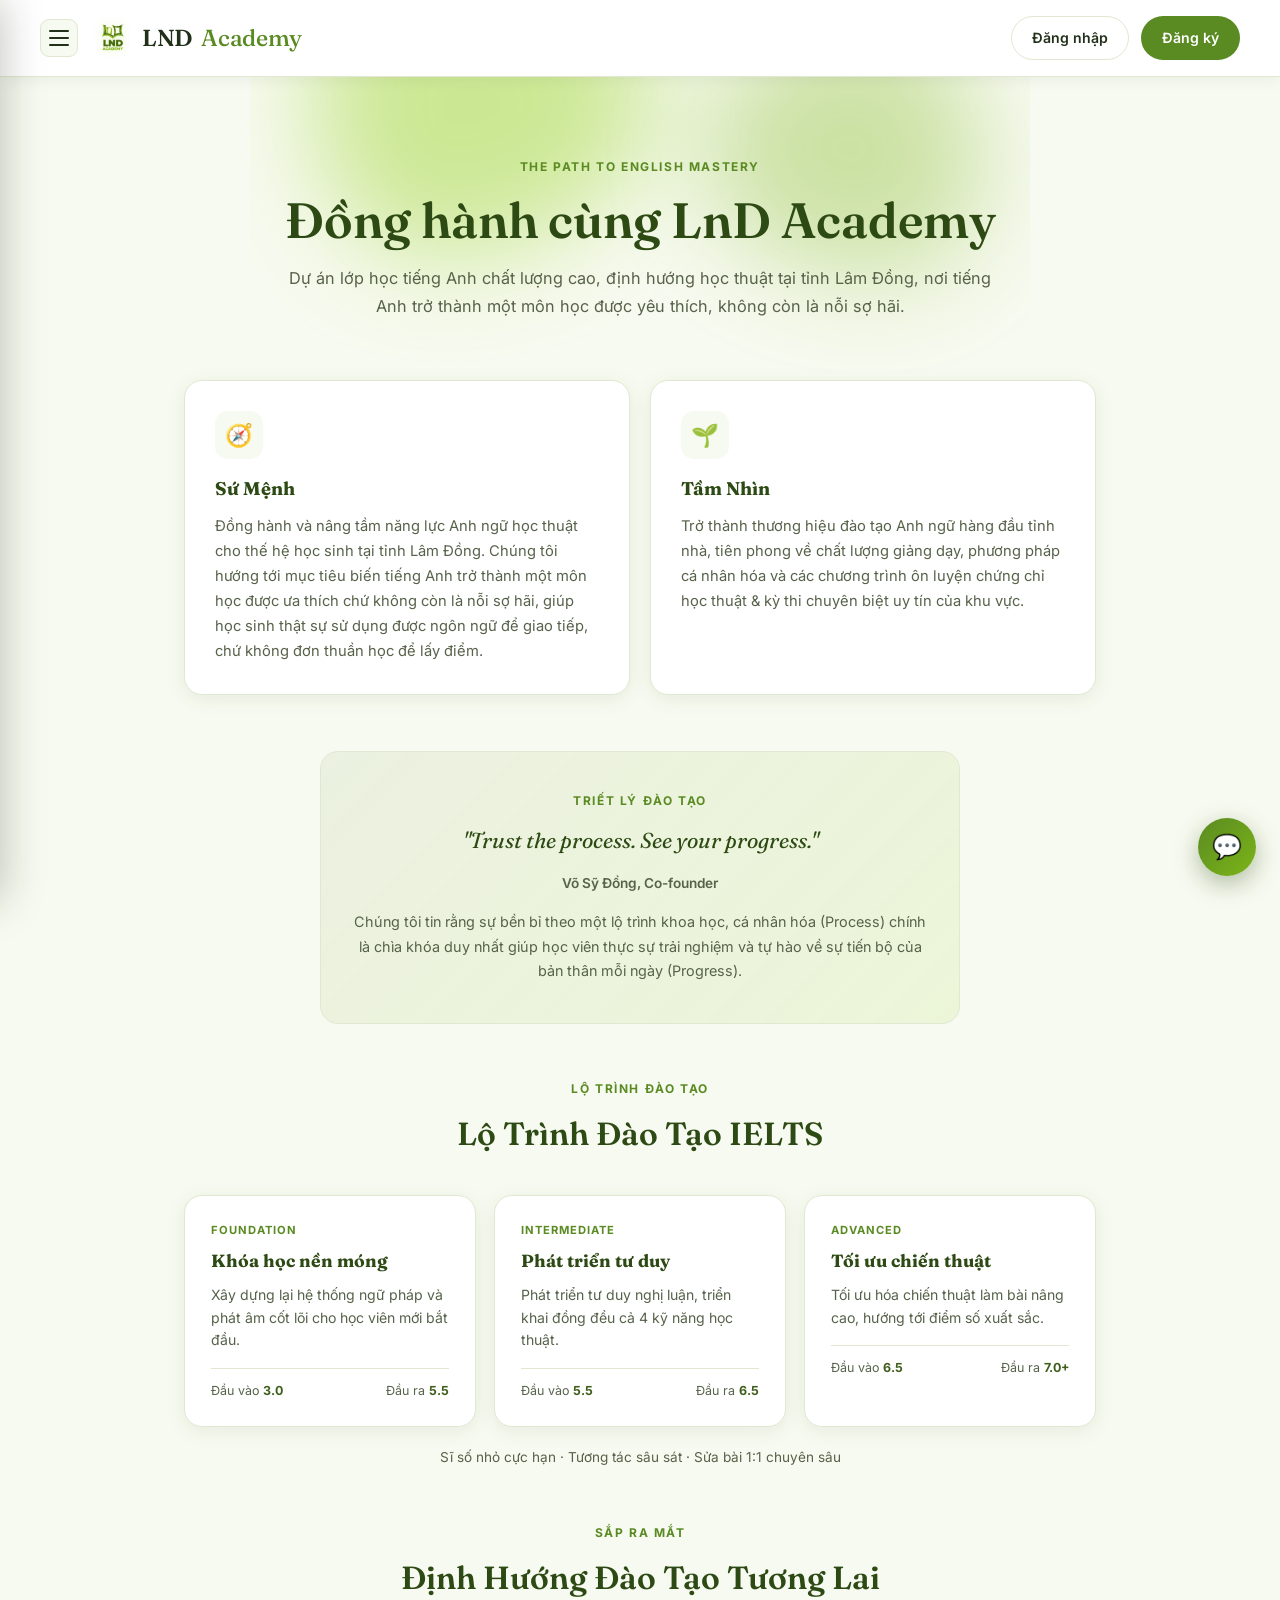
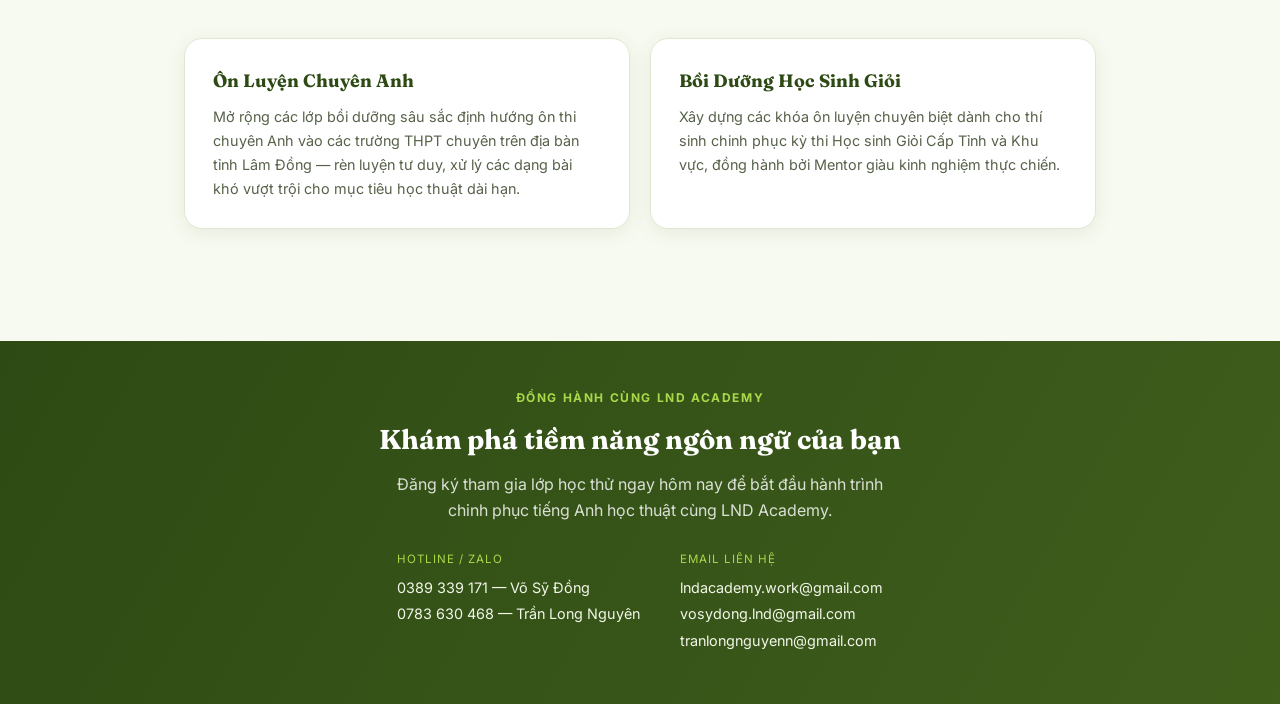
==== index.html @ 25f8ccd1 "Update index.html" ====
<!DOCTYPE html>
<html lang="vi">
<head>
<meta charset="UTF-8" />
<meta name="viewport" content="width=device-width, initial-scale=1.0"/>
<title>LND Academy</title>
<link href="https://fonts.googleapis.com/css2?family=Inter:wght@400;500;600;700&family=Fraunces:opsz,wght@9..144,500..700&display=swap" rel="stylesheet"/>
<link rel="stylesheet" href="style.css" />
</head>
<body>

<nav>
  <div class="nav-left">
    <button class="hamburger-btn" id="menuToggle" aria-label="Mở menu" onclick="toggleMenu()">
      <span></span><span></span><span></span>
    </button>
    <a class="logo logo-link" href="index.html"><img src="assets/logo.png" alt="LND Academy" class="logo-img"/>LND <span class="brand-sub">Academy</span></a>
  </div>
  <div class="nav-auth" id="navAuth"></div>
</nav>

<div class="menu-overlay" id="menuOverlay" onclick="closeMenu()"></div>
<aside class="side-menu" id="sideMenu">
  <button class="side-menu-close" onclick="closeMenu()">✕</button>
  <a href="index.html" class="side-menu-title" onclick="closeMenu()">🏠 Khám phá LND Academy</a>
  <a class="side-menu-item" href="grade.html" style="--d:0"><span class="icon">✍️</span><div><h4>Chấm bài Writing</h4><p>Chấm điểm IELTS Writing bằng AI</p></div></a>
  <a class="side-menu-item" href="documents.html?category=ielts" style="--d:1"><span class="icon">📘</span><div><h4>Tài liệu IELTS</h4><p>Đề mẫu và tài liệu ôn luyện</p></div></a>
  <a class="side-menu-item" href="documents.html?category=hsca" style="--d:2"><span class="icon">🏫</span><div><h4>Tài liệu HSCA</h4><p>Học liệu chương trình HSCA</p></div></a>
  <a class="side-menu-item" href="documents.html?category=thpt" style="--d:3"><span class="icon">🎓</span><div><h4>Ôn thi THPT</h4><p>Đề thi thử và tài liệu ôn tập</p></div></a>
  <a class="side-menu-item" href="practice-tests.html" style="--d:4"><span class="icon">🧩</span><div><h4>Luyện đề Reading/Listening</h4><p>Làm đề trắc nghiệm & trả lời ngắn</p></div></a>
  <a class="side-menu-item" href="history.html" style="--d:5"><span class="icon">📊</span><div><h4>Lịch sử làm bài</h4><p>Xem lại kết quả các lần luyện đề</p></div></a>
  <a class="side-menu-item" href="exam-upload.html" style="--d:6;display:none;" id="adminMenuItem"><span class="icon">🛠️</span><div><h4>Tạo đề thi (Admin)</h4><p>Nhập đề thi &amp; đáp án thủ công</p></div></a>
</aside>

<div class="hero">
  <div class="hero-tag">The Path to English Mastery</div>
  <h1>Đồng hành cùng LnD Academy</h1>
  <p>Dự án lớp học tiếng Anh chất lượng cao, định hướng học thuật tại tỉnh Lâm Đồng, nơi tiếng Anh trở thành một môn học được yêu thích, không còn là nỗi sợ hãi.</p>
</div>

<main class="about-section">

  <div class="mv-grid">
    <div class="mv-card">
      <div class="icon">🧭</div>
      <h3>Sứ Mệnh</h3>
      <p>Đồng hành và nâng tầm năng lực Anh ngữ học thuật cho thế hệ học sinh tại tỉnh Lâm Đồng. Chúng tôi hướng tới mục tiêu biến tiếng Anh trở thành một môn học được ưa thích chứ không còn là nỗi sợ hãi, giúp học sinh thật sự sử dụng được ngôn ngữ để giao tiếp, chứ không đơn thuần học để lấy điểm.</p>
    </div>
    <div class="mv-card">
      <div class="icon">🌱</div>
      <h3>Tầm Nhìn</h3>
      <p>Trở thành thương hiệu đào tạo Anh ngữ hàng đầu tỉnh nhà, tiên phong về chất lượng giảng dạy, phương pháp cá nhân hóa và các chương trình ôn luyện chứng chỉ học thuật &amp; kỳ thi chuyên biệt uy tín của khu vực.</p>
    </div>
  </div>

  <div class="quote-block">
    <div class="about-eyebrow">Triết Lý Đào Tạo</div>
    <p class="quote-text">"Trust the process. See your progress."</p>
    <div class="quote-author">Võ Sỹ Đồng, Co-founder</div>
    <p style="margin-top:16px;color:var(--ink-soft);font-size:0.9rem;line-height:1.7;">Chúng tôi tin rằng sự bền bỉ theo một lộ trình khoa học, cá nhân hóa (Process) chính là chìa khóa duy nhất giúp học viên thực sự trải nghiệm và tự hào về sự tiến bộ của bản thân mỗi ngày (Progress).</p>
  </div>

  <div class="about-eyebrow">Lộ trình đào tạo</div>
  <div class="about-heading">Lộ Trình Đào Tạo IELTS</div>
  <div class="roadmap">
    <div class="roadmap-card">
      <div class="roadmap-step">Foundation</div>
      <h3>Khóa học nền móng</h3>
      <p>Xây dựng lại hệ thống ngữ pháp và phát âm cốt lõi cho học viên mới bắt đầu.</p>
      <div class="roadmap-band"><span>Đầu vào <strong>3.0</strong></span><span>Đầu ra <strong>5.5</strong></span></div>
    </div>
    <div class="roadmap-card">
      <div class="roadmap-step">Intermediate</div>
      <h3>Phát triển tư duy</h3>
      <p>Phát triển tư duy nghị luận, triển khai đồng đều cả 4 kỹ năng học thuật.</p>
      <div class="roadmap-band"><span>Đầu vào <strong>5.5</strong></span><span>Đầu ra <strong>6.5</strong></span></div>
    </div>
    <div class="roadmap-card">
      <div class="roadmap-step">Advanced</div>
      <h3>Tối ưu chiến thuật</h3>
      <p>Tối ưu hóa chiến thuật làm bài nâng cao, hướng tới điểm số xuất sắc.</p>
      <div class="roadmap-band"><span>Đầu vào <strong>6.5</strong></span><span>Đầu ra <strong>7.0+</strong></span></div>
    </div>
  </div>
  <p style="text-align:center;color:var(--ink-soft);font-size:0.85rem;margin-top:-36px;margin-bottom:56px;">Sĩ số nhỏ cực hạn · Tương tác sâu sát · Sửa bài 1:1 chuyên sâu</p>

  <div class="about-eyebrow">Sắp ra mắt</div>
  <div class="about-heading">Định Hướng Đào Tạo Tương Lai</div>
  <div class="future-grid">
    <div class="future-card">
      <h3>Ôn Luyện Chuyên Anh</h3>
      <p>Mở rộng các lớp bồi dưỡng sâu sắc định hướng ôn thi chuyên Anh vào các trường THPT chuyên trên địa bàn tỉnh Lâm Đồng — rèn luyện tư duy, xử lý các dạng bài khó vượt trội cho mục tiêu học thuật dài hạn.</p>
    </div>
    <div class="future-card">
      <h3>Bồi Dưỡng Học Sinh Giỏi</h3>
      <p>Xây dựng các khóa ôn luyện chuyên biệt dành cho thí sinh chinh phục kỳ thi Học sinh Giỏi Cấp Tỉnh và Khu vực, đồng hành bởi Mentor giàu kinh nghiệm thực chiến.</p>
    </div>
  </div>
</main>

<div class="contact-band">
  <div class="about-eyebrow">Đồng hành cùng LnD Academy</div>
  <h2>Khám phá tiềm năng ngôn ngữ của bạn</h2>
  <p class="lead">Đăng ký tham gia lớp học thử ngay hôm nay để bắt đầu hành trình chinh phục tiếng Anh học thuật cùng LND Academy.</p>
  <div class="contact-grid">
    <div class="contact-item">
      <div class="label">Hotline / Zalo</div>
      <div class="line">0389 339 171 — Võ Sỹ Đồng</div>
      <div class="line">0783 630 468 — Trần Long Nguyên</div>
    </div>
    <div class="contact-item">
      <div class="label">Email liên hệ</div>
      <div class="line">lndacademy.work@gmail.com</div>
      <div class="line">vosydong.lnd@gmail.com</div>
      <div class="line">tranlongnguyenn@gmail.com</div>
    </div>
  </div>
</div>

<script src="auth.js"></script>
<script src="chat-widget.js"></script>
</body>
</html>
---- style.css ----
*, *::before, *::after { box-sizing: border-box; margin: 0; padding: 0; }

:root {
  --green-900: #2e4a14;
  --green-800: #3f5e1c;
  --green-600: #5a8a22;
  --green-500: #7cb518;
  --green-300: #a9d94a;

  --paper: #f7faf0;
  --surface: #ffffff;
  --border: #e1e8d1;
  --ink: #22301a;
  --ink-soft: #57624a;
  --danger: #b2402e;

  --radius: 18px;
  --radius-sm: 10px;
  --shadow: 0 4px 20px rgba(46, 74, 20, 0.08);
  --shadow-hover: 0 14px 34px rgba(46, 74, 20, 0.16);
}

body {
  font-family: 'Inter', sans-serif;
  background: var(--paper);
  color: var(--ink);
  min-height: 100vh;
  line-height: 1.55;
}

a { color: var(--green-600); text-decoration: none; }
a:hover { color: var(--green-500); }

h1, h2, h3, .logo, .band-score {
  font-family: 'Fraunces', serif;
  font-optical-sizing: auto;
}

/* ---------- NAV ---------- */
nav {
  display: flex; align-items: center; justify-content: space-between;
  padding: 16px 40px;
  background: #ffffff;
  border-bottom: 1px solid var(--border);
  position: sticky; top: 0; z-index: 20;
  box-shadow: 0 2px 16px rgba(0,0,0,0.06);
}
.nav-left { display: flex; align-items: center; gap: 14px; }

.logo {
  font-size: 1.45rem; font-weight: 600;
  color: var(--green-900); letter-spacing: -0.3px;
  display: flex; align-items: center; gap: 9px;
}
.logo .leaf { color: var(--green-500); font-size: 1.2rem; filter: drop-shadow(0 0 6px rgba(169,217,74,0.5)); }
.logo-img { width: 41px; height: 41px; object-fit: contain; filter: drop-shadow(0 0 6px rgba(169,217,74,0.35)); }
.logo span.brand-sub { color: var(--green-600); font-weight: 500; }
.logo-link { color: inherit; }
.logo-link:hover { color: inherit; opacity: 0.9; }

/* ---------- Hamburger + slide-in menu ---------- */
.hamburger-btn {
  display: flex; flex-direction: column; justify-content: center; gap: 5px;
  width: 38px; height: 38px; border-radius: 9px; border: 1px solid var(--border);
  background: var(--paper); cursor: pointer; padding: 0 8px; transition: background 0.2s;
}
.hamburger-btn:hover { background: #eef4e3; }
.hamburger-btn span { display: block; height: 2px; width: 100%; background: var(--ink); border-radius: 2px; }

.menu-overlay {
  display: none; position: fixed; inset: 0; background: rgba(20,28,12,0.45);
  backdrop-filter: blur(2px); z-index: 39;
}
.menu-overlay.open { display: block; }

.side-menu {
  position: fixed; top: 0; left: 0; height: 100%; width: 320px; max-width: 86vw;
  background: var(--surface); z-index: 40; box-shadow: 18px 0 40px rgba(20,28,12,0.25);
  padding: 26px 22px; transform: translateX(-105%); transition: transform 0.32s cubic-bezier(.22,.68,0,1.01);
  overflow-y: auto;
}
.side-menu.open { transform: translateX(0); }

.side-menu-close {
  background: none; border: none; font-size: 1.3rem; color: var(--ink-soft); cursor: pointer;
  margin-bottom: 10px; padding: 4px;
}
.side-menu-title {
  font-family: 'Fraunces', serif; font-size: 1.05rem; color: var(--green-900);
  font-weight: 600; margin-bottom: 18px; padding-bottom: 14px; border-bottom: 1px solid var(--border);
  display: block; text-decoration: none; transition: color 0.15s;
}
.side-menu-title:hover { color: var(--green-600); }

.side-menu-item {
  display: flex; align-items: center; gap: 14px; padding: 14px 12px; border-radius: var(--radius-sm);
  color: var(--ink); margin-bottom: 6px; opacity: 0; transform: translateX(-24px);
  transition: background 0.18s;
}
.side-menu.open .side-menu-item {
  animation: slideInItem 0.45s cubic-bezier(.22,.68,0,1.01) forwards;
  animation-delay: calc(var(--d) * 70ms + 80ms);
}
@keyframes slideInItem { to { opacity: 1; transform: translateX(0); } }
.side-menu-item:hover { background: var(--paper); }
.side-menu-item .icon {
  font-size: 1.3rem; width: 42px; height: 42px; flex-shrink: 0; border-radius: 11px;
  background: var(--paper); display: flex; align-items: center; justify-content: center;
}
.side-menu-item h4 { font-size: 0.95rem; color: var(--green-900); font-weight: 600; margin-bottom: 2px; }
.side-menu-item p { font-size: 0.78rem; color: var(--ink-soft); }

.nav-auth { display: flex; align-items: center; gap: 12px; }
.nav-user { font-size: 0.9rem; color: var(--ink); display: flex; align-items: center; gap: 8px; }
.role-badge {
  font-size: 0.66rem; font-weight: 700; letter-spacing: 0.4px; text-transform: uppercase;
  padding: 3px 9px; border-radius: 20px;
}
.role-badge.role-teacher { background: var(--green-300); color: var(--green-900); }
.role-badge.role-student { background: var(--paper); color: var(--green-800); border: 1px solid var(--border); }
.role-badge.role-admin { background: var(--green-900); color: var(--green-300); }

/* ---------- BUTTONS ---------- */
.btn {
  display: inline-flex; align-items: center; justify-content: center; gap: 6px;
  padding: 10px 20px; border-radius: 999px; border: 1.5px solid transparent;
  font-family: 'Inter', sans-serif; font-size: 0.88rem; font-weight: 600;
  cursor: pointer; transition: all 0.18s; text-decoration: none;
}
.btn-primary { background: var(--green-600); color: #fff; }
.btn-primary:hover { background: var(--green-500); color: #fff; transform: translateY(-1px); }
.btn-primary:disabled { opacity: 0.5; cursor: not-allowed; transform: none; }
.btn-ghost { background: transparent; border-color: var(--border); color: var(--ink); }
.btn-ghost:hover { border-color: var(--green-600); color: var(--green-600); }
.btn-block { width: 100%; padding: 13px; border-radius: var(--radius-sm); }
.btn-danger { background: transparent; border-color: var(--danger); color: var(--danger); }
.btn-danger:hover { background: var(--danger); color: #fff; }

nav .btn-primary { background: var(--green-600); color: #fff; }
nav .btn-primary:hover { background: var(--green-500); }
nav .btn-ghost { border-color: var(--border); color: var(--ink); }
nav .btn-ghost:hover { border-color: var(--green-600); color: var(--green-600); }

/* ---------- HERO (organic blob accent) ---------- */
.hero {
  position: relative; text-align: center; padding: 76px 24px 52px;
  max-width: 780px; margin: 0 auto; overflow: hidden; isolation: isolate;
}
.hero::before, .hero::after {
  content: ""; position: absolute; z-index: -1; border-radius: 50%;
  filter: blur(50px); opacity: 0.55;
}
.hero::before {
  width: 340px; height: 300px; background: var(--green-300);
  top: -120px; left: 8%; border-radius: 42% 58% 65% 35% / 45% 45% 55% 55%;
}
.hero::after {
  width: 280px; height: 260px; background: var(--green-500);
  top: -60px; right: 6%; opacity: 0.35;
  border-radius: 60% 40% 35% 65% / 55% 60% 40% 45%;
}
.hero-tag {
  display: inline-block; font-size: 0.75rem; font-weight: 700; letter-spacing: 1.6px;
  text-transform: uppercase; color: var(--green-600); margin-bottom: 16px;
}
.hero h1 {
  font-size: clamp(2.1rem, 5vw, 3.1rem); font-weight: 600;
  line-height: 1.14; margin-bottom: 16px; color: var(--green-900);
}
.hero p { color: var(--ink-soft); font-size: 1.02rem; line-height: 1.7; }

/* ---------- LAYOUT ---------- */
main { max-width: 960px; margin: 0 auto; padding: 24px 24px 80px; }
main.narrow { max-width: 440px; }

.card {
  background: var(--surface); border: 1px solid var(--border);
  border-radius: var(--radius); padding: 30px; margin-bottom: 24px; box-shadow: var(--shadow);
}
.card-label {
  font-size: 0.75rem; font-weight: 700; letter-spacing: 1px; text-transform: uppercase;
  color: var(--ink-soft); margin-bottom: 14px;
}

/* ---------- SECTION CARDS (home dashboard) ---------- */
.section-grid { display: grid; grid-template-columns: repeat(2, 1fr); gap: 20px; margin-top: 8px; }
@media (max-width: 640px) { .section-grid { grid-template-columns: 1fr; } }

.section-card {
  display: block; position: relative; background: var(--surface); border: 1px solid var(--border);
  border-radius: var(--radius); padding: 30px 28px; transition: all 0.22s; box-shadow: var(--shadow);
  overflow: hidden;
}
.section-card::before {
  content: ""; position: absolute; top: 0; left: 0; right: 0; height: 4px;
  background: linear-gradient(90deg, var(--green-500), var(--green-300));
  transform: scaleX(0); transform-origin: left; transition: transform 0.25s;
}
.section-card:hover { transform: translateY(-4px); box-shadow: var(--shadow-hover); border-color: var(--green-500); }
.section-card:hover::before { transform: scaleX(1); }
.section-card .icon {
  font-size: 1.7rem; margin-bottom: 14px; display: inline-flex; align-items: center; justify-content: center;
  width: 52px; height: 52px; border-radius: 14px; background: var(--paper);
}
.section-card h3 { color: var(--green-900); font-size: 1.28rem; font-weight: 600; margin-bottom: 7px; }
.section-card p { color: var(--ink-soft); font-size: 0.89rem; line-height: 1.6; }

/* ---------- FORMS ---------- */
label { display: block; font-size: 0.85rem; font-weight: 600; color: var(--ink); margin-bottom: 6px; }
input[type="text"], input[type="email"], input[type="password"], textarea, select {
  width: 100%; background: var(--paper); border: 1.5px solid var(--border);
  border-radius: var(--radius-sm); color: var(--ink); font-family: 'Inter', sans-serif;
  font-size: 0.95rem; padding: 12px 14px; transition: border-color 0.2s; margin-bottom: 18px;
}
input:focus, textarea:focus, select:focus { outline: none; border-color: var(--green-500); background: #fff; }
textarea { line-height: 1.7; resize: vertical; }

.role-toggle { display: flex; gap: 10px; margin-bottom: 18px; }
.role-btn {
  flex: 1; padding: 12px; border-radius: var(--radius-sm); border: 1.5px solid var(--border);
  background: var(--paper); color: var(--ink-soft); font-family: 'Inter', sans-serif;
  font-size: 0.88rem; font-weight: 600; cursor: pointer; transition: all 0.2s;
}
.role-btn.active { border-color: var(--green-600); background: rgba(90,138,34,0.10); color: var(--green-800); }

.form-note { font-size: 0.8rem; color: var(--ink-soft); margin: -10px 0 18px; }
.form-footer { text-align: center; font-size: 0.88rem; color: var(--ink-soft); margin-top: 16px; }

.error-msg, .success-msg {
  display: none; border-radius: var(--radius-sm); padding: 13px 16px; font-size: 0.87rem; margin-bottom: 16px; text-align: center;
}
.error-msg { background: rgba(178,64,46,0.08); border: 1px solid rgba(178,64,46,0.25); color: var(--danger); }
.success-msg { background: rgba(90,138,34,0.10); border: 1px solid rgba(90,138,34,0.3); color: var(--green-800); }

/* ---------- DOCUMENT LIST ---------- */
.filters { display: flex; gap: 12px; flex-wrap: wrap; margin-bottom: 22px; align-items: center; }
.filters input, .filters select { margin-bottom: 0; max-width: 220px; }

.doc-list { display: flex; flex-direction: column; gap: 12px; }
.doc-item {
  display: flex; justify-content: space-between; align-items: center; gap: 16px;
  background: var(--surface); border: 1px solid var(--border); border-radius: var(--radius-sm); padding: 16px 18px;
  transition: border-color 0.2s;
}
.doc-item:hover { border-color: var(--green-500); }
.doc-info h4 { font-size: 0.98rem; color: var(--green-900); margin-bottom: 4px; font-weight: 600; }
.doc-meta { font-size: 0.78rem; color: var(--ink-soft); display: flex; gap: 10px; flex-wrap: wrap; align-items: center; }
.doc-tag {
  background: var(--green-300); color: var(--green-900); font-weight: 700;
  font-size: 0.68rem; padding: 2px 8px; border-radius: 20px; text-transform: uppercase;
}
.doc-actions { display: flex; gap: 8px; flex-shrink: 0; }
.empty-state { text-align: center; padding: 48px 0; color: var(--ink-soft); }

/* ---------- Grading tool ---------- */
.task-toggle { display: flex; gap: 10px; margin-bottom: 24px; }
.task-btn {
  flex: 1; padding: 12px; border-radius: var(--radius-sm); border: 1.5px solid var(--border);
  background: var(--paper); color: var(--ink-soft); font-family: 'Inter', sans-serif;
  font-size: 0.9rem; font-weight: 600; cursor: pointer; transition: all 0.2s;
}
.task-btn.active { border-color: var(--green-600); background: rgba(90,138,34,0.10); color: var(--green-800); }

.upload-zone {
  border: 1.5px dashed var(--border); border-radius: var(--radius-sm); padding: 32px; text-align: center;
  cursor: pointer; transition: all 0.2s; background: var(--paper); position: relative;
}
.upload-zone:hover { border-color: var(--green-500); background: rgba(124,181,24,0.07); }
.upload-zone input[type="file"] { position: absolute; inset: 0; opacity: 0; cursor: pointer; width: 100%; height: 100%; }
.upload-icon { font-size: 2rem; margin-bottom: 8px; }
.upload-text { font-size: 0.85rem; color: var(--ink-soft); }
.upload-text strong { color: var(--green-600); }
.image-preview { position: relative; margin-top: 12px; }
.image-preview img { width: 100%; max-height: 280px; object-fit: contain; border-radius: var(--radius-sm); border: 1px solid var(--border); }
.remove-img {
  position: absolute; top: 8px; right: 8px; background: rgba(34,48,24,0.75); color: #fff;
  border: none; border-radius: 50%; width: 28px; height: 28px; cursor: pointer;
  font-size: 0.85rem; display: flex; align-items: center; justify-content: center;
}
.section-divider { height: 1px; background: var(--border); margin: 24px 0; }
.word-count { font-size: 0.8rem; color: var(--ink-soft); text-align: right; margin-top: -10px; margin-bottom: 8px; }
.word-count.warn { color: #b8860b; }

.loading { display: none; text-align: center; padding: 48px 0; color: var(--ink-soft); }
.spinner {
  width: 40px; height: 40px; border: 3px solid var(--border); border-top-color: var(--green-600);
  border-radius: 50%; animation: spin 0.8s linear infinite; margin: 0 auto 16px;
}
@keyframes spin { to { transform: rotate(360deg); } }

.results { display: none; }
.overall-band {
  position: relative; text-align: center; padding: 36px; overflow: hidden; isolation: isolate;
  background: linear-gradient(135deg, rgba(90,138,34,0.10), rgba(169,217,74,0.18));
  border: 1px solid var(--border); border-radius: var(--radius); margin-bottom: 24px;
}
.band-label { font-size: 0.8rem; color: var(--ink-soft); letter-spacing: 1px; text-transform: uppercase; margin-bottom: 8px; }
.band-score { font-size: 5rem; font-weight: 600; color: var(--green-800); line-height: 1; }
.band-desc { font-size: 0.85rem; color: var(--ink-soft); margin-top: 8px; }

.criteria-grid { display: grid; grid-template-columns: 1fr 1fr; gap: 16px; margin-bottom: 24px; }
@media (max-width: 600px) { .criteria-grid { grid-template-columns: 1fr; } }
.criterion-card { background: var(--surface); border: 1px solid var(--border); border-radius: var(--radius); padding: 20px; }
.criterion-header { display: flex; justify-content: space-between; align-items: center; margin-bottom: 12px; }
.criterion-name { font-size: 0.8rem; font-weight: 600; color: var(--ink-soft); text-transform: uppercase; letter-spacing: 0.5px; }
.criterion-score { font-size: 1.6rem; font-weight: 700; color: var(--green-600); }
.progress-bar { height: 4px; background: var(--border); border-radius: 2px; margin-bottom: 14px; overflow: hidden; }
.progress-fill { height: 100%; background: linear-gradient(90deg, var(--green-600), var(--green-500)); border-radius: 2px; transition: width 0.8s ease; }
.criterion-feedback { font-size: 0.85rem; color: var(--ink-soft); line-height: 1.6; }
.overall-feedback-card { background: var(--surface); border: 1px solid var(--border); border-radius: var(--radius); padding: 24px; margin-bottom: 24px; }
.overall-feedback-card p { font-size: 0.9rem; color: var(--ink); line-height: 1.8; }

.task1-only { display: block; }
.task2-only { display: none; }

/* ---------- About / intro homepage ---------- */
.about-section { max-width: 960px; margin: 0 auto; padding: 8px 24px 56px; }
.about-eyebrow {
  font-size: 0.75rem; font-weight: 700; letter-spacing: 1.6px; text-transform: uppercase;
  color: var(--green-600); text-align: center; margin-bottom: 10px;
}
.about-heading {
  font-family: 'Fraunces', serif; font-size: clamp(1.5rem, 3.5vw, 2rem); font-weight: 600;
  color: var(--green-900); text-align: center; margin-bottom: 36px;
}

.mv-grid { display: grid; grid-template-columns: 1fr 1fr; gap: 20px; margin-bottom: 56px; }
@media (max-width: 640px) { .mv-grid { grid-template-columns: 1fr; } }
.mv-card {
  background: var(--surface); border: 1px solid var(--border); border-radius: var(--radius);
  padding: 30px; box-shadow: var(--shadow);
}
.mv-card .icon {
  width: 48px; height: 48px; border-radius: 13px; background: var(--paper);
  display: flex; align-items: center; justify-content: center; font-size: 1.4rem; margin-bottom: 16px;
}
.mv-card h3 { font-family: 'Fraunces', serif; color: var(--green-900); font-size: 1.15rem; margin-bottom: 10px; }
.mv-card p { color: var(--ink-soft); font-size: 0.92rem; line-height: 1.7; }

.quote-block {
  text-align: center; max-width: 640px; margin: 0 auto 56px; padding: 40px 32px;
  background: linear-gradient(135deg, rgba(90,138,34,0.08), rgba(169,217,74,0.14));
  border-radius: var(--radius); border: 1px solid var(--border);
}
.quote-block .about-eyebrow { text-align: center; }
.quote-block p.quote-text {
  font-family: 'Fraunces', serif; font-size: 1.35rem; color: var(--green-900);
  font-style: italic; line-height: 1.5; margin: 14px 0 16px;
}
.quote-block .quote-author { font-size: 0.85rem; color: var(--ink-soft); font-weight: 600; }

.roadmap { display: grid; grid-template-columns: repeat(3, 1fr); gap: 18px; margin-bottom: 56px; }
@media (max-width: 760px) { .roadmap { grid-template-columns: 1fr; } }
.roadmap-card {
  background: var(--surface); border: 1px solid var(--border); border-radius: var(--radius);
  padding: 26px; position: relative; box-shadow: var(--shadow);
}
.roadmap-step {
  font-size: 0.7rem; font-weight: 700; letter-spacing: 1px; text-transform: uppercase;
  color: var(--green-600); margin-bottom: 8px;
}
.roadmap-card h3 { font-family: 'Fraunces', serif; color: var(--green-900); font-size: 1.1rem; margin-bottom: 10px; }
.roadmap-card p { color: var(--ink-soft); font-size: 0.88rem; line-height: 1.6; margin-bottom: 16px; }
.roadmap-band { display: flex; justify-content: space-between; font-size: 0.78rem; color: var(--ink-soft); border-top: 1px solid var(--border); padding-top: 12px; }
.roadmap-band strong { color: var(--green-700, var(--green-800)); }

.future-grid { display: grid; grid-template-columns: 1fr 1fr; gap: 20px; margin-bottom: 56px; }
@media (max-width: 640px) { .future-grid { grid-template-columns: 1fr; } }
.future-card {
  background: var(--surface); border: 1px solid var(--border); border-radius: var(--radius);
  padding: 28px; box-shadow: var(--shadow);
}
.future-card h3 { font-family: 'Fraunces', serif; color: var(--green-900); font-size: 1.12rem; margin-bottom: 10px; }
.future-card p { color: var(--ink-soft); font-size: 0.9rem; line-height: 1.65; }

.contact-band {
  background: linear-gradient(120deg, var(--green-900), var(--green-800));
  padding: 48px 24px; text-align: center; color: #fff;
}
.contact-band .about-eyebrow { color: var(--green-300); }
.contact-band h2 { font-family: 'Fraunces', serif; font-size: 1.7rem; margin-bottom: 12px; }
.contact-band p.lead { color: rgba(255,255,255,0.82); max-width: 520px; margin: 0 auto 28px; line-height: 1.6; }
.contact-grid { display: flex; justify-content: center; gap: 40px; flex-wrap: wrap; max-width: 700px; margin: 0 auto; }
.contact-item { text-align: left; }
.contact-item .label { font-size: 0.72rem; text-transform: uppercase; letter-spacing: 1px; color: var(--green-300); margin-bottom: 8px; }
.contact-item div.line { font-size: 0.9rem; color: #f2f6e9; margin-bottom: 4px; }

/* ---------- Live chat widget ---------- */
.chat-bubble {
  position: fixed; bottom: 24px; right: 24px; width: 58px; height: 58px; border-radius: 50%;
  background: linear-gradient(135deg, var(--green-600), var(--green-500)); border: none; color: #fff;
  font-size: 1.5rem; cursor: pointer; box-shadow: 0 8px 24px rgba(46,74,20,0.35); z-index: 60;
  display: flex; align-items: center; justify-content: center; transition: transform 0.2s;
}
.chat-bubble:hover { transform: scale(1.06); }

.chat-panel {
  position: fixed; bottom: 96px; right: 24px; width: 360px; max-width: 90vw; height: 480px; max-height: 70vh;
  background: var(--surface); border-radius: var(--radius); box-shadow: var(--shadow-hover);
  border: 1px solid var(--border); display: flex; flex-direction: column; overflow: hidden;
  opacity: 0; visibility: hidden; transform: translateY(16px) scale(0.98);
  transition: all 0.22s cubic-bezier(.22,.68,0,1.01); z-index: 60;
}
.chat-panel.open { opacity: 1; visibility: visible; transform: translateY(0) scale(1); }

.chat-panel-header {
  background: linear-gradient(120deg, var(--green-900), var(--green-800)); color: #fff;
  padding: 16px 18px; display: flex; justify-content: space-between; align-items: center;
}
.chat-panel-title { font-family: 'Fraunces', serif; font-size: 1rem; font-weight: 600; }
.chat-panel-sub { font-size: 0.72rem; color: var(--green-300); margin-top: 2px; }
.chat-panel-close { background: none; border: none; color: #fff; font-size: 1rem; cursor: pointer; opacity: 0.85; }
.chat-panel-close:hover { opacity: 1; }

.chat-messages { flex: 1; overflow-y: auto; padding: 16px; display: flex; flex-direction: column; gap: 10px; }
.chat-msg { max-width: 82%; padding: 10px 13px; border-radius: 14px; font-size: 0.87rem; line-height: 1.55; }
.chat-msg-bot { background: var(--paper); color: var(--ink); align-self: flex-start; border-bottom-left-radius: 4px; }
.chat-msg-user { background: var(--green-600); color: #fff; align-self: flex-end; border-bottom-right-radius: 4px; }
.chat-typing { color: var(--ink-soft); font-style: italic; }

.chat-input-row { display: flex; gap: 8px; padding: 12px; border-top: 1px solid var(--border); }
.chat-input-row input {
  flex: 1; margin-bottom: 0; background: var(--paper); border: 1.5px solid var(--border);
  border-radius: 999px; padding: 10px 16px; font-size: 0.88rem;
}
.chat-send-btn {
  width: 40px; height: 40px; border-radius: 50%; border: none; background: var(--green-600); color: #fff;
  font-size: 1rem; cursor: pointer; flex-shrink: 0; transition: background 0.18s;
}
.chat-send-btn:hover { background: var(--green-500); }

@media (max-width: 480px) {
  .chat-panel { right: 12px; left: 12px; width: auto; bottom: 88px; }
  .chat-bubble { right: 16px; bottom: 16px; }
}
/* ---------- Exam-taking interface (YouPass-style) ---------- */
.exam-topbar {
  display: flex; justify-content: space-between; align-items: center;
  padding: 16px 20px; background: var(--surface); border: 1px solid var(--border);
  border-radius: var(--radius-sm) var(--radius-sm) 0 0; margin-top: 8px;
}
.exam-title { font-family: 'Fraunces', serif; font-size: 1.1rem; color: var(--green-900); font-weight: 600; }
.exam-subtitle { font-size: 0.8rem; color: var(--ink-soft); margin-top: 2px; }
.exam-audio-status { font-size: 0.8rem; color: var(--ink-soft); padding: 0 20px; margin-bottom: 4px; }

.exam-part-header {
  background: var(--paper); border: 1px solid var(--border); border-top: none;
  padding: 14px 20px; display: flex; justify-content: space-between; align-items: center;
  font-size: 0.95rem; color: var(--ink);
}

.passage-rendered { white-space: pre-line; line-height: 2; color: var(--ink); font-size: 0.95rem; }

.inline-blank {
  display: inline-block; width: 90px; margin: 0 4px; padding: 4px 8px;
  border: 1.5px solid var(--green-500); border-radius: 6px; background: var(--paper);
  font-size: 0.9rem; text-align: center; font-family: 'Inter', sans-serif;
}
.inline-blank:focus { outline: none; border-color: var(--green-600); background: #fff; }

.exam-question-card { margin-bottom: 14px; }
.q-header { display: flex; align-items: flex-start; gap: 12px; margin-bottom: 14px; }
.q-number-badge {
  flex-shrink: 0; width: 30px; height: 30px; border: 1.5px solid var(--green-600); border-radius: 6px;
  display: flex; align-items: center; justify-content: center; font-weight: 700;
  font-size: 0.85rem; color: var(--green-800);
}
.q-text { color: var(--ink); font-size: 0.95rem; line-height: 1.6; padding-top: 4px; }
.q-option {
  display: flex; align-items: center; gap: 10px; font-weight: 400; margin-bottom: 10px;
  cursor: pointer; padding-left: 42px; font-size: 0.92rem; color: var(--ink);
}
.q-option input[type="radio"] { width: 17px; height: 17px; margin: 0; accent-color: var(--green-600); flex-shrink: 0; }
.q-short-answer { max-width: 260px; margin-left: 42px; margin-bottom: 0; }

.exam-navbar {
  display: none; justify-content: space-between; align-items: center; gap: 12px;
  position: sticky; bottom: 0; background: var(--surface); border: 1px solid var(--border);
  border-radius: var(--radius-sm); padding: 12px 16px; margin-top: 20px;
  box-shadow: 0 -6px 20px rgba(46,74,20,0.08);
}
.exam-navbar-pills { display: flex; flex-wrap: wrap; gap: 6px; flex: 1; }
.nav-pill {
  width: 30px; height: 30px; border-radius: 7px; border: 1.5px solid var(--border);
  background: var(--paper); color: var(--ink-soft); font-size: 0.8rem; font-weight: 600;
  cursor: pointer; transition: all 0.15s;
}
.nav-pill:hover { border-color: var(--green-500); }
.nav-pill.answered { background: var(--green-300); border-color: var(--green-500); color: var(--green-900); }
.exam-submit-btn {
  flex-shrink: 0; width: 44px; height: 44px; border-radius: 10px; border: none;
  background: var(--green-600); color: #fff; font-size: 1.2rem; font-weight: 700; cursor: pointer;
  transition: background 0.15s;
}
.exam-submit-btn:hover { background: var(--green-500); }
.exam-submit-btn:disabled { opacity: 0.5; cursor: not-allowed; }

.group-block { margin-bottom: 14px; }
.group-instructions { line-height: 2; color: var(--ink); font-size: 0.92rem; }
.group-instructions h1, .group-instructions h2, .group-instructions h3 { color: var(--green-900); }
.word-bank { display: flex; flex-wrap: wrap; gap: 8px; margin-top: 16px; padding-top: 14px; border-top: 1px dashed var(--border); }
.word-chip {
  padding: 7px 14px; border-radius: 999px; border: 1.5px solid var(--green-500);
  background: rgba(124,181,24,0.08); color: var(--green-800); font-size: 0.85rem; font-weight: 600;
  cursor: pointer; transition: all 0.15s;
}
.word-chip:hover { background: var(--green-500); color: #fff; }
.word-chip:active { transform: scale(0.96); }

/* ---------- Timer ---------- */
.exam-timer {
  display: flex; align-items: center; gap: 6px; font-weight: 700; font-size: 0.95rem;
  color: var(--green-800); background: var(--paper); border: 1px solid var(--border);
  border-radius: 999px; padding: 6px 14px;
}
.exam-timer.timer-warning { color: #fff; background: var(--danger); border-color: var(--danger); animation: timerPulse 1s infinite; }
@keyframes timerPulse { 0%,100% { opacity: 1; } 50% { opacity: 0.6; } }

/* ---------- Part tabs ---------- */
.part-tabs { display: none; gap: 8px; margin: 14px 0; flex-wrap: wrap; }
.part-tab {
  padding: 10px 18px; border-radius: var(--radius-sm); border: 1.5px solid var(--border);
  background: var(--surface); color: var(--ink-soft); font-size: 0.88rem; font-weight: 600;
  cursor: pointer; transition: all 0.15s; display: flex; align-items: center; gap: 8px;
}
.part-tab:hover { border-color: var(--green-500); }
.part-tab.active { border-color: var(--green-600); background: rgba(90,138,34,0.10); color: var(--green-800); }
.part-tab-progress {
  font-size: 0.72rem; padding: 2px 8px; border-radius: 20px; background: var(--paper); color: var(--ink-soft);
}
.part-tab.active .part-tab-progress { background: var(--green-600); color: #fff; }

/* ---------- Flag for review ---------- */
.flag-btn {
  background: none; border: 1px solid var(--border); border-radius: 8px; width: 34px; height: 34px;
  cursor: pointer; font-size: 0.95rem; opacity: 0.5; transition: all 0.15s; flex-shrink: 0;
}
.flag-btn:hover { opacity: 1; }
.flag-btn.flagged { opacity: 1; background: #fff7e0; border-color: #d9a441; }
.q-header { display: flex; align-items: flex-start; gap: 12px; }
.q-header .flag-btn { margin-left: auto; }

.nav-pill.flagged { background: #f4c443; border-color: #d9a441; color: #4a3300; }
.nav-pill.flagged.answered { background: linear-gradient(135deg, var(--green-300) 50%, #f4c443 50%); }

/* ---------- Time-limit choice modal ---------- */
.time-option-list { display: flex; flex-direction: column; gap: 10px; margin-bottom: 20px; }
.time-option {
  display: flex; align-items: center; gap: 14px; padding: 14px; border: 1.5px solid var(--border);
  border-radius: var(--radius-sm); cursor: pointer; transition: all 0.15s;
}
.time-option:hover { border-color: var(--green-500); }
.time-option input[type="radio"] { width: 18px; height: 18px; accent-color: var(--green-600); flex-shrink: 0; }
.time-option strong { color: var(--green-900); font-size: 0.92rem; }
.time-option p { color: var(--ink-soft); font-size: 0.8rem; margin-top: 2px; }
.time-option:has(input:checked) { border-color: var(--green-600); background: rgba(90,138,34,0.08); }

.matching-table-card { overflow-x: auto; }
.matching-table-wrap { overflow-x: auto; }
.matching-table { width: 100%; border-collapse: collapse; font-size: 0.88rem; }
.matching-table th, .matching-table td {
  border: 1px solid var(--border); padding: 10px; text-align: center; vertical-align: middle;
}
.matching-table thead th {
  background: var(--paper); color: var(--green-800); font-weight: 700; min-width: 42px;
}
.matching-table .mt-qtext {
  text-align: left; color: var(--ink); line-height: 1.5; min-width: 220px;
}
.matching-table .mt-qtext .q-number-badge {
  display: inline-flex; width: 24px; height: 24px; font-size: 0.75rem; margin-right: 8px; vertical-align: middle;
}
.matching-table .mt-radio-cell input[type="radio"] { width: 17px; height: 17px; margin: 0; accent-color: var(--green-600); }

/* ---------- Rich text editor (admin authoring) ---------- */
.rte-toolbar { display: flex; gap: 6px; margin-bottom: 8px; }
.rte-toolbar button {
  width: 32px; height: 32px; border: 1px solid var(--border); border-radius: 6px;
  background: var(--surface); color: var(--ink); cursor: pointer; font-size: 0.85rem;
  display: flex; align-items: center; justify-content: center; transition: all 0.15s;
}
.rte-toolbar button:hover { border-color: var(--green-500); color: var(--green-700); }
.rte-editable {
  width: 100%; background: var(--paper); border: 1.5px solid var(--border); border-radius: 8px;
  padding: 12px 14px; font-size: 0.95rem; line-height: 1.7; color: var(--ink); margin-bottom: 18px;
  overflow-y: auto;
}
.rte-editable:focus { outline: none; border-color: var(--green-500); background: #fff; }

.section-breakdown {
  display: flex; flex-wrap: wrap; gap: 10px; margin-bottom: 20px; justify-content: center;
}
.section-breakdown-item {
  background: var(--surface); border: 1px solid var(--border); border-radius: var(--radius-sm);
  padding: 10px 16px; font-size: 0.85rem; color: var(--ink-soft); display: flex; gap: 8px; align-items: center;
}
.section-breakdown-item strong { color: var(--green-800); font-size: 0.95rem; }

/* ---------- Split-screen resizable exam layout ---------- */
main.exam-mode {
  max-width: 100%; width: 100%; padding-left: 20px; padding-right: 20px; padding-top: 12px;
}
.split-container {
  display: flex; align-items: stretch; height: calc(100vh - 210px); min-height: 460px;
  margin-bottom: 20px; gap: 0;
}
.split-pane { overflow-y: auto; min-width: 200px; }
.split-left { flex: 0 0 50%; }
.split-right { flex: 1 1 auto; padding-left: 16px; }
.split-divider {
  flex: 0 0 8px; cursor: col-resize; background: var(--border); border-radius: 4px;
  margin: 0 4px; transition: background 0.15s; position: relative;
}
.split-divider::after {
  content: ""; position: absolute; top: 50%; left: 50%; transform: translate(-50%, -50%);
  width: 3px; height: 32px; background: var(--ink-soft); border-radius: 2px; opacity: 0.5;
}
.split-divider:hover, .split-divider.dragging { background: var(--green-500); }
.split-divider:hover::after, .split-divider.dragging::after { opacity: 0.9; background: #fff; }
body.split-dragging { user-select: none; cursor: col-resize; }

@media (max-width: 860px) {
  .split-container { flex-direction: column; height: auto; }
  .split-left { flex: none; height: 45vh; }
  .split-divider { display: none; }
  .split-right { padding-left: 0; margin-top: 16px; overflow-y: visible; }
}

.explain-toggle { background: rgba(90,138,34,0.08); border-color: var(--green-500); color: var(--green-800); }
.explanation-box {
  margin-top: 10px; padding: 12px 14px; background: var(--paper); border-left: 3px solid var(--green-500);
  border-radius: 6px; font-size: 0.85rem; color: var(--ink); line-height: 1.6;
}

/* ---------- Modal ---------- */
.modal-overlay {
  display: none; position: fixed; inset: 0; background: rgba(34,48,24,0.5); backdrop-filter: blur(2px);
  align-items: center; justify-content: center; z-index: 50; padding: 20px;
}
.modal-overlay.open { display: flex; }
.modal { background: var(--surface); border-radius: var(--radius); padding: 28px; max-width: 460px; width: 100%; box-shadow: var(--shadow-hover); }
.modal-header { display: flex; justify-content: space-between; align-items: center; margin-bottom: 18px; }
.modal-header h3 { color: var(--green-900); font-size: 1.25rem; }
.modal-close { background: none; border: none; font-size: 1.2rem; cursor: pointer; color: var(--ink-soft); }
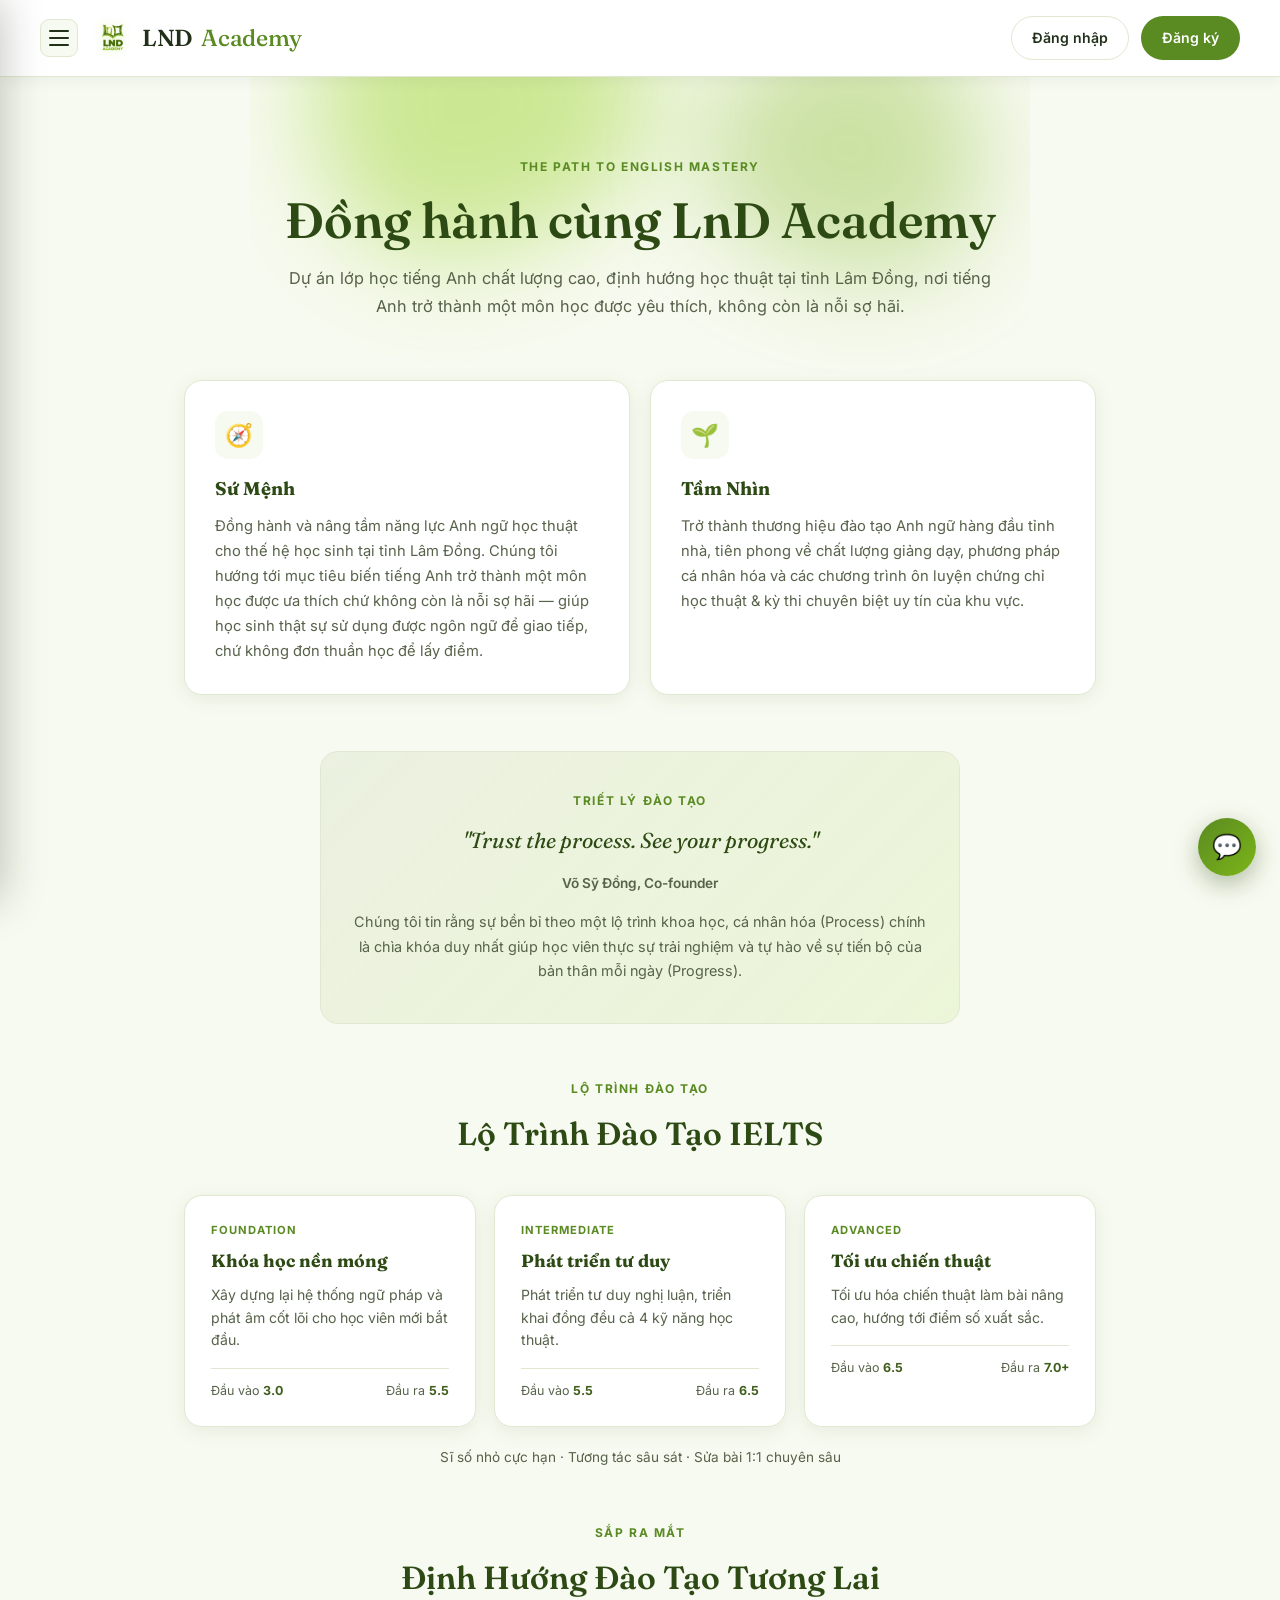
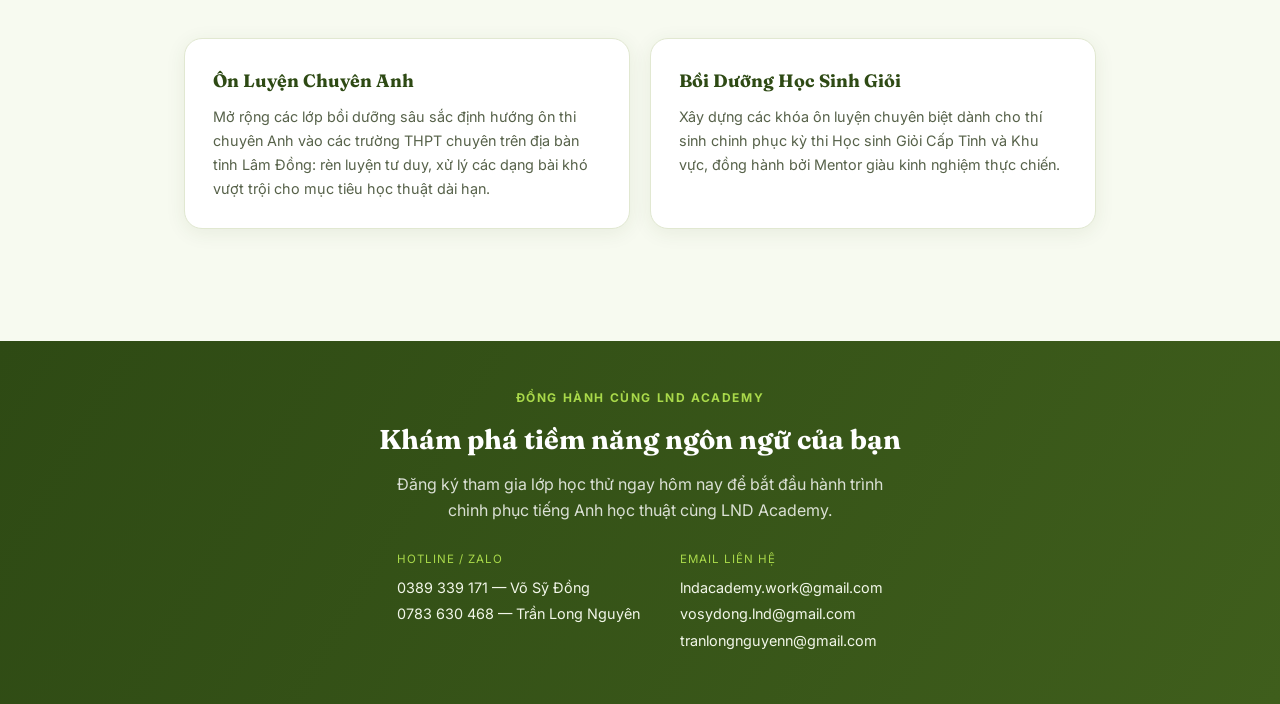
==== commit e068bef8: "Update index.html" ====
--- a/index.html
+++ b/index.html
@@ -28,8 +28,10 @@
   <a class="side-menu-item" href="documents.html?category=hsca" style="--d:2"><span class="icon">🏫</span><div><h4>Tài liệu HSCA</h4><p>Học liệu chương trình HSCA</p></div></a>
   <a class="side-menu-item" href="documents.html?category=thpt" style="--d:3"><span class="icon">🎓</span><div><h4>Ôn thi THPT</h4><p>Đề thi thử và tài liệu ôn tập</p></div></a>
   <a class="side-menu-item" href="practice-tests.html" style="--d:4"><span class="icon">🧩</span><div><h4>Luyện đề Reading/Listening</h4><p>Làm đề trắc nghiệm & trả lời ngắn</p></div></a>
-  <a class="side-menu-item" href="history.html" style="--d:5"><span class="icon">📊</span><div><h4>Lịch sử làm bài</h4><p>Xem lại kết quả các lần luyện đề</p></div></a>
-  <a class="side-menu-item" href="exam-upload.html" style="--d:6;display:none;" id="adminMenuItem"><span class="icon">🛠️</span><div><h4>Tạo đề thi (Admin)</h4><p>Nhập đề thi &amp; đáp án thủ công</p></div></a>
+  <a class="side-menu-item" href="dictation.html" style="--d:5"><span class="icon">🎧</span><div><h4>Dictation</h4><p>Nghe chép chính tả theo câu</p></div></a>
+  <a class="side-menu-item" href="history.html" style="--d:6"><span class="icon">📊</span><div><h4>Lịch sử làm bài</h4><p>Xem lại kết quả các lần luyện đề</p></div></a>
+  <a class="side-menu-item admin-only-menu" href="exam-upload.html" style="--d:7;display:none;"><span class="icon">🛠️</span><div><h4>Tạo đề thi (Admin)</h4><p>Nhập đề thi &amp; đáp án thủ công</p></div></a>
+  <a class="side-menu-item admin-only-menu" href="dictation-upload.html" style="--d:8;display:none;"><span class="icon">🎬</span><div><h4>Tạo Dictation (Admin)</h4><p>Dán link YouTube, tự tách câu</p></div></a>
 </aside>
 
 <div class="hero">
@@ -44,7 +46,7 @@
     <div class="mv-card">
       <div class="icon">🧭</div>
       <h3>Sứ Mệnh</h3>
-      <p>Đồng hành và nâng tầm năng lực Anh ngữ học thuật cho thế hệ học sinh tại tỉnh Lâm Đồng. Chúng tôi hướng tới mục tiêu biến tiếng Anh trở thành một môn học được ưa thích chứ không còn là nỗi sợ hãi, giúp học sinh thật sự sử dụng được ngôn ngữ để giao tiếp, chứ không đơn thuần học để lấy điểm.</p>
+      <p>Đồng hành và nâng tầm năng lực Anh ngữ học thuật cho thế hệ học sinh tại tỉnh Lâm Đồng. Chúng tôi hướng tới mục tiêu biến tiếng Anh trở thành một môn học được ưa thích chứ không còn là nỗi sợ hãi — giúp học sinh thật sự sử dụng được ngôn ngữ để giao tiếp, chứ không đơn thuần học để lấy điểm.</p>
     </div>
     <div class="mv-card">
       <div class="icon">🌱</div>
@@ -89,7 +91,7 @@
   <div class="future-grid">
     <div class="future-card">
       <h3>Ôn Luyện Chuyên Anh</h3>
-      <p>Mở rộng các lớp bồi dưỡng sâu sắc định hướng ôn thi chuyên Anh vào các trường THPT chuyên trên địa bàn tỉnh Lâm Đồng — rèn luyện tư duy, xử lý các dạng bài khó vượt trội cho mục tiêu học thuật dài hạn.</p>
+      <p>Mở rộng các lớp bồi dưỡng sâu sắc định hướng ôn thi chuyên Anh vào các trường THPT chuyên trên địa bàn tỉnh Lâm Đồng: rèn luyện tư duy, xử lý các dạng bài khó vượt trội cho mục tiêu học thuật dài hạn.</p>
     </div>
     <div class="future-card">
       <h3>Bồi Dưỡng Học Sinh Giỏi</h3>
--- a/style.css
+++ b/style.css
@@ -555,6 +555,56 @@
 .time-option p { color: var(--ink-soft); font-size: 0.8rem; margin-top: 2px; }
 .time-option:has(input:checked) { border-color: var(--green-600); background: rgba(90,138,34,0.08); }
 
+/* ---------- Report page ---------- */
+.report-header { display: flex; gap: 20px; margin-bottom: 20px; flex-wrap: wrap; }
+.report-score-block, .report-band-block {
+  flex: 1; min-width: 220px; text-align: center; padding: 28px;
+  background: var(--surface); border: 1px solid var(--border); border-radius: var(--radius); box-shadow: var(--shadow);
+}
+.report-band-block {
+  background: linear-gradient(135deg, var(--green-900), var(--green-800)); border: none;
+}
+.report-band-block .band-label { color: var(--green-300); }
+.band-score-big { font-family: 'Fraunces', serif; font-size: 3.4rem; font-weight: 600; color: #fff; line-height: 1; margin: 4px 0; }
+.band-score-note { font-size: 0.75rem; color: rgba(255,255,255,0.7); }
+
+.result-grid { display: flex; flex-wrap: wrap; gap: 8px; }
+.result-cell {
+  width: 38px; height: 38px; border-radius: 8px; border: none; font-weight: 700; font-size: 0.85rem;
+  cursor: default; color: #fff;
+}
+.result-cell.correct { background: var(--green-500); cursor: default; }
+.result-cell.incorrect { background: var(--danger); cursor: pointer; transition: transform 0.15s; }
+.result-cell.incorrect:hover { transform: scale(1.1); }
+
+.mistake-card {
+  background: var(--surface); border: 1px solid var(--border); border-radius: var(--radius);
+  padding: 20px; margin-bottom: 14px; transition: box-shadow 0.3s, border-color 0.3s;
+}
+.mistake-card.mistake-highlight { border-color: var(--green-500); box-shadow: 0 0 0 3px rgba(124,181,24,0.25); }
+.answer-compare { display: flex; align-items: center; gap: 12px; flex-wrap: wrap; }
+.your-answer-wrong {
+  padding: 8px 14px; border-radius: 8px; background: rgba(178,64,46,0.08); border: 1px solid rgba(178,64,46,0.3);
+  color: var(--danger); text-decoration: line-through; font-weight: 600; font-size: 0.9rem;
+}
+.answer-arrow { color: var(--ink-soft); }
+.correct-answer-box {
+  padding: 8px 14px; border-radius: 8px; background: rgba(90,138,34,0.10); border: 1.5px solid var(--green-500);
+  color: var(--green-800); font-weight: 700; font-size: 0.9rem;
+}
+
+/* ---------- Dictation lesson grid ---------- */
+.dictation-grid { display: grid; grid-template-columns: repeat(auto-fill, minmax(240px, 1fr)); gap: 18px; margin-top: 16px; }
+.dictation-card {
+  display: block; background: var(--surface); border: 1px solid var(--border); border-radius: var(--radius);
+  overflow: hidden; box-shadow: var(--shadow); transition: all 0.2s; color: var(--ink);
+}
+.dictation-card:hover { transform: translateY(-3px); box-shadow: var(--shadow-hover); border-color: var(--green-500); color: var(--ink); }
+.dictation-thumb { width: 100%; aspect-ratio: 16/9; object-fit: cover; display: block; background: var(--paper); }
+.dictation-card-body { padding: 14px 16px; }
+.dictation-card-body h4 { font-size: 0.95rem; color: var(--green-900); margin: 8px 0 8px; font-weight: 600; line-height: 1.4; }
+.dictation-meta { display: flex; gap: 14px; font-size: 0.8rem; color: var(--ink-soft); }
+
 .matching-table-card { overflow-x: auto; }
 .matching-table-wrap { overflow-x: auto; }
 .matching-table { width: 100%; border-collapse: collapse; font-size: 0.88rem; }
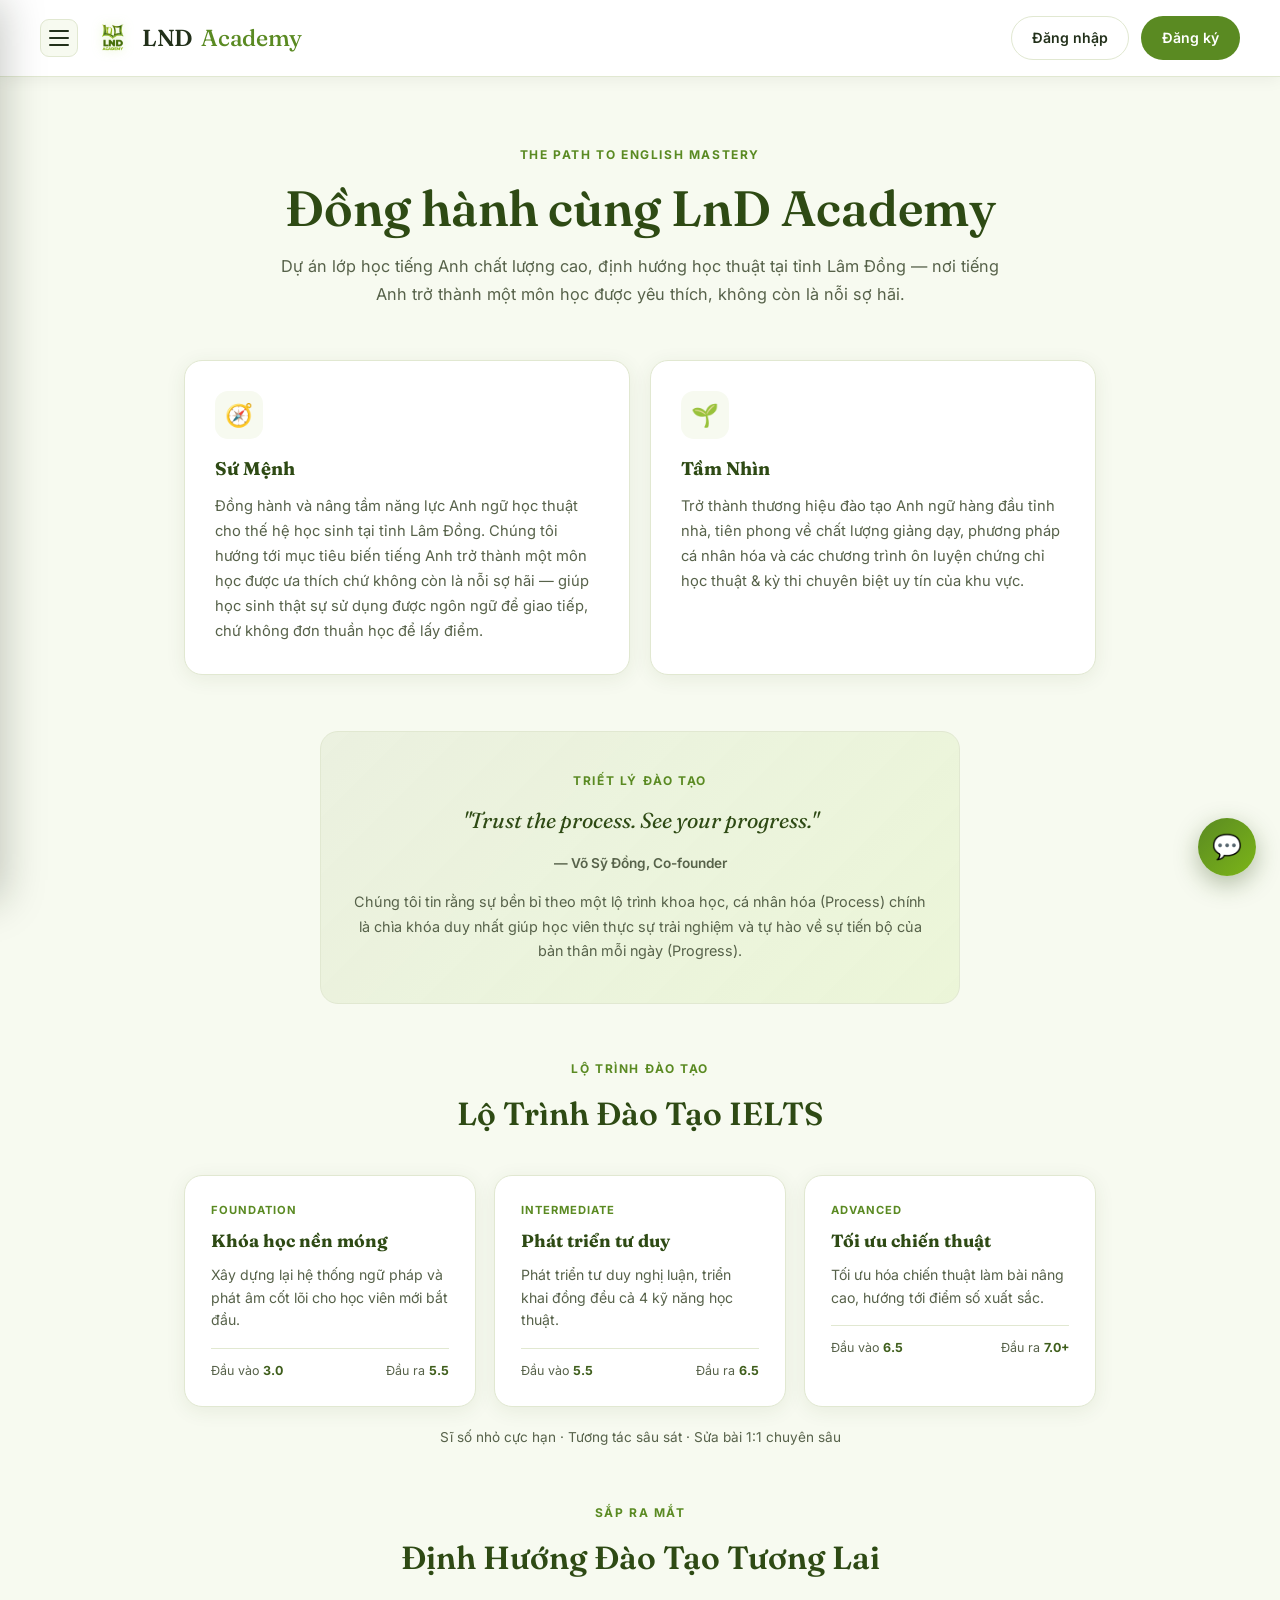
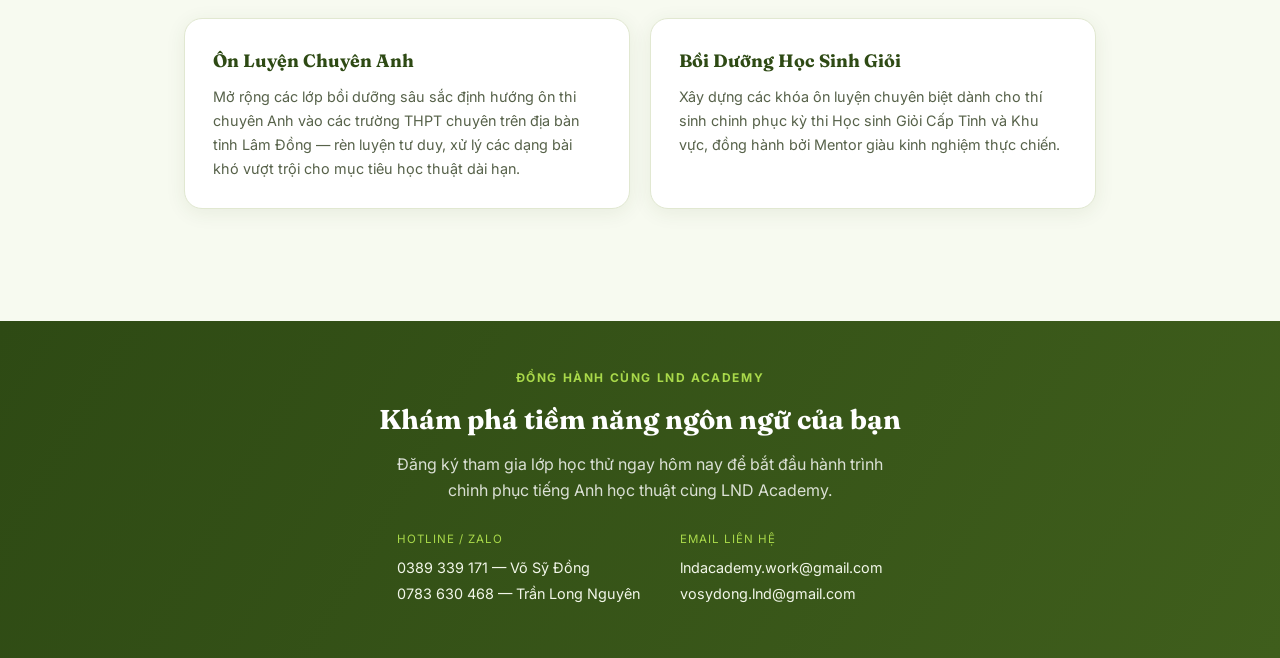
==== commit 8bba0ade: "Update index.html" ====
--- a/index.html
+++ b/index.html
@@ -29,15 +29,16 @@
   <a class="side-menu-item" href="documents.html?category=thpt" style="--d:3"><span class="icon">🎓</span><div><h4>Ôn thi THPT</h4><p>Đề thi thử và tài liệu ôn tập</p></div></a>
   <a class="side-menu-item" href="practice-tests.html" style="--d:4"><span class="icon">🧩</span><div><h4>Luyện đề Reading/Listening</h4><p>Làm đề trắc nghiệm & trả lời ngắn</p></div></a>
   <a class="side-menu-item" href="dictation.html" style="--d:5"><span class="icon">🎧</span><div><h4>Dictation</h4><p>Nghe chép chính tả theo câu</p></div></a>
-  <a class="side-menu-item" href="history.html" style="--d:6"><span class="icon">📊</span><div><h4>Lịch sử làm bài</h4><p>Xem lại kết quả các lần luyện đề</p></div></a>
-  <a class="side-menu-item admin-only-menu" href="exam-upload.html" style="--d:7;display:none;"><span class="icon">🛠️</span><div><h4>Tạo đề thi (Admin)</h4><p>Nhập đề thi &amp; đáp án thủ công</p></div></a>
+  <a class="side-menu-item" href="vocabulary.html" style="--d:6"><span class="icon">📚</span><div><h4>Từ vựng của tôi</h4><p>Thư mục từ vựng đã lưu & Flashcard</p></div></a>
+  <a class="side-menu-item" href="history.html" style="--d:7"><span class="icon">📊</span><div><h4>Lịch sử làm bài</h4><p>Xem lại kết quả các lần luyện đề</p></div></a>
+  <a class="side-menu-item teacher-or-admin-menu" href="exam-upload.html" style="--d:7;display:none;"><span class="icon">🛠️</span><div><h4>Tạo đề thi</h4><p>Nhập đề thi &amp; đáp án thủ công</p></div></a>
   <a class="side-menu-item admin-only-menu" href="dictation-upload.html" style="--d:8;display:none;"><span class="icon">🎬</span><div><h4>Tạo Dictation (Admin)</h4><p>Dán link YouTube, tự tách câu</p></div></a>
 </aside>
 
 <div class="hero">
   <div class="hero-tag">The Path to English Mastery</div>
   <h1>Đồng hành cùng LnD Academy</h1>
-  <p>Dự án lớp học tiếng Anh chất lượng cao, định hướng học thuật tại tỉnh Lâm Đồng, nơi tiếng Anh trở thành một môn học được yêu thích, không còn là nỗi sợ hãi.</p>
+  <p>Dự án lớp học tiếng Anh chất lượng cao, định hướng học thuật tại tỉnh Lâm Đồng — nơi tiếng Anh trở thành một môn học được yêu thích, không còn là nỗi sợ hãi.</p>
 </div>
 
 <main class="about-section">
@@ -58,7 +59,7 @@
   <div class="quote-block">
     <div class="about-eyebrow">Triết Lý Đào Tạo</div>
     <p class="quote-text">"Trust the process. See your progress."</p>
-    <div class="quote-author">Võ Sỹ Đồng, Co-founder</div>
+    <div class="quote-author">— Võ Sỹ Đồng, Co-founder</div>
     <p style="margin-top:16px;color:var(--ink-soft);font-size:0.9rem;line-height:1.7;">Chúng tôi tin rằng sự bền bỉ theo một lộ trình khoa học, cá nhân hóa (Process) chính là chìa khóa duy nhất giúp học viên thực sự trải nghiệm và tự hào về sự tiến bộ của bản thân mỗi ngày (Progress).</p>
   </div>
 
@@ -91,7 +92,7 @@
   <div class="future-grid">
     <div class="future-card">
       <h3>Ôn Luyện Chuyên Anh</h3>
-      <p>Mở rộng các lớp bồi dưỡng sâu sắc định hướng ôn thi chuyên Anh vào các trường THPT chuyên trên địa bàn tỉnh Lâm Đồng: rèn luyện tư duy, xử lý các dạng bài khó vượt trội cho mục tiêu học thuật dài hạn.</p>
+      <p>Mở rộng các lớp bồi dưỡng sâu sắc định hướng ôn thi chuyên Anh vào các trường THPT chuyên trên địa bàn tỉnh Lâm Đồng — rèn luyện tư duy, xử lý các dạng bài khó vượt trội cho mục tiêu học thuật dài hạn.</p>
     </div>
     <div class="future-card">
       <h3>Bồi Dưỡng Học Sinh Giỏi</h3>
@@ -114,7 +115,6 @@
       <div class="label">Email liên hệ</div>
       <div class="line">lndacademy.work@gmail.com</div>
       <div class="line">vosydong.lnd@gmail.com</div>
-      <div class="line">tranlongnguyenn@gmail.com</div>
     </div>
   </div>
 </div>
--- a/style.css
+++ b/style.css
@@ -141,23 +141,10 @@
 nav .btn-ghost { border-color: var(--border); color: var(--ink); }
 nav .btn-ghost:hover { border-color: var(--green-600); color: var(--green-600); }
 
-/* ---------- HERO (organic blob accent) ---------- */
+/* ---------- HERO (flat, clean) ---------- */
 .hero {
-  position: relative; text-align: center; padding: 76px 24px 52px;
-  max-width: 780px; margin: 0 auto; overflow: hidden; isolation: isolate;
-}
-.hero::before, .hero::after {
-  content: ""; position: absolute; z-index: -1; border-radius: 50%;
-  filter: blur(50px); opacity: 0.55;
-}
-.hero::before {
-  width: 340px; height: 300px; background: var(--green-300);
-  top: -120px; left: 8%; border-radius: 42% 58% 65% 35% / 45% 45% 55% 55%;
-}
-.hero::after {
-  width: 280px; height: 260px; background: var(--green-500);
-  top: -60px; right: 6%; opacity: 0.35;
-  border-radius: 60% 40% 35% 65% / 55% 60% 40% 45%;
+  position: relative; text-align: center; padding: 64px 24px 44px;
+  max-width: 780px; margin: 0 auto;
 }
 .hero-tag {
   display: inline-block; font-size: 0.75rem; font-weight: 700; letter-spacing: 1.6px;
@@ -605,6 +592,158 @@
 .dictation-card-body h4 { font-size: 0.95rem; color: var(--green-900); margin: 8px 0 8px; font-weight: 600; line-height: 1.4; }
 .dictation-meta { display: flex; gap: 14px; font-size: 0.8rem; color: var(--ink-soft); }
 
+/* ---------- Dictation practice interface ---------- */
+.dictation-video-wrap {
+  position: relative; width: 100%; aspect-ratio: 16/9; border-radius: var(--radius);
+  overflow: hidden; margin-bottom: 18px; background: #000; box-shadow: var(--shadow);
+}
+.dictation-video-wrap iframe, .dictation-video-wrap #ytPlayer { width: 100%; height: 100%; }
+
+.dictation-split { display: flex; align-items: stretch; gap: 20px; }
+.dictation-split-left { flex: 0 0 58%; min-width: 0; }
+
+/* ---------- CEFR level filter/selection UI ---------- */
+.cefr-filter-group { display: flex; gap: 6px; flex-wrap: wrap; }
+.cefr-chip {
+  padding: 8px 14px; border-radius: 999px; border: 1.5px solid var(--border);
+  background: var(--surface); color: var(--ink-soft); font-size: 0.82rem; font-weight: 600; cursor: pointer;
+  transition: all 0.15s;
+}
+.cefr-chip:hover { border-color: var(--green-500); }
+.cefr-chip.active { background: var(--green-600); border-color: var(--green-600); color: #fff; }
+
+.cefr-checkbox-group { display: flex; gap: 10px; flex-wrap: wrap; margin-bottom: 18px; }
+.cefr-checkbox {
+  display: flex; align-items: center; gap: 6px; padding: 8px 14px; border-radius: var(--radius-sm);
+  border: 1.5px solid var(--border); background: var(--paper); cursor: pointer; font-weight: 600; font-size: 0.85rem;
+}
+.cefr-checkbox input { width: auto; margin: 0; accent-color: var(--green-600); }
+
+/* ---------- Text-selection toolbar (highlight + lookup) ---------- */
+.selection-toolbar {
+  position: absolute; z-index: 80; display: none; transform: translateX(-50%);
+  background: var(--green-900); border-radius: 999px; padding: 6px 8px; gap: 6px;
+  box-shadow: 0 8px 24px rgba(0,0,0,0.25); align-items: center;
+}
+.selection-toolbar.open { display: flex; }
+.sel-color-btn {
+  width: 22px; height: 22px; border-radius: 50%; border: 2px solid rgba(255,255,255,0.6); cursor: pointer;
+  padding: 0; transition: transform 0.12s;
+}
+.sel-color-btn:hover { transform: scale(1.15); }
+.sel-lookup-btn {
+  background: var(--green-300); color: var(--green-900); border: none; border-radius: 999px;
+  padding: 6px 12px; font-size: 0.78rem; font-weight: 700; cursor: pointer; white-space: nowrap;
+}
+.sel-lookup-btn:hover { background: #bfe86a; }
+
+.lnd-highlight { border-radius: 3px; padding: 0 1px; }
+
+.lookup-popover {
+  position: absolute; z-index: 80; display: none; width: 300px; max-width: 88vw;
+  background: var(--surface); border: 1px solid var(--border); border-radius: var(--radius-sm);
+  box-shadow: var(--shadow-hover); padding: 16px; font-size: 0.85rem;
+}
+.lookup-popover.open { display: block; }
+.lookup-close { position: absolute; top: 8px; right: 10px; cursor: pointer; color: var(--ink-soft); font-size: 0.9rem; }
+.lookup-loading, .lookup-error { color: var(--ink-soft); text-align: center; padding: 6px 0; }
+.lookup-error { color: var(--danger); }
+.lookup-word-row { display: flex; align-items: baseline; gap: 8px; margin-bottom: 10px; padding-right: 16px; }
+.lookup-word { font-family: 'Fraunces', serif; color: var(--green-900); font-size: 1.15rem; }
+.lookup-pos { font-size: 0.72rem; color: var(--ink-soft); font-style: italic; }
+.lookup-label { font-size: 0.68rem; font-weight: 700; text-transform: uppercase; letter-spacing: 0.5px; color: var(--ink-soft); margin: 10px 0 4px; }
+.lookup-label:first-of-type { margin-top: 0; }
+.lookup-vi { color: var(--ink); font-weight: 600; }
+.lookup-en { color: var(--ink); line-height: 1.5; }
+.lookup-translation { color: var(--ink); line-height: 1.6; padding-right: 16px; }
+.lookup-tags { display: flex; flex-wrap: wrap; gap: 6px; }
+.lookup-tag { padding: 3px 10px; border-radius: 999px; font-size: 0.76rem; font-weight: 600; }
+.lookup-tag.syn { background: rgba(90,138,34,0.12); color: var(--green-800); }
+.lookup-tag.ant { background: rgba(178,64,46,0.10); color: var(--danger); }
+
+/* ---------- Key Vocab section (B1+ auto-extracted) ---------- */
+.key-vocab-title { font-family: 'Fraunces', serif; color: var(--green-900); font-size: 1.05rem; margin: 24px 0 14px; padding-top: 18px; border-top: 1px dashed var(--border); }
+.key-vocab-grid { display: grid; grid-template-columns: repeat(auto-fill, minmax(220px, 1fr)); gap: 14px; }
+.key-vocab-card {
+  position: relative; background: var(--paper); border: 1px solid var(--border); border-radius: var(--radius-sm);
+  padding: 16px; padding-top: 30px;
+}
+.key-vocab-star {
+  position: absolute; top: 8px; right: 10px; background: none; border: none; font-size: 1.2rem;
+  cursor: pointer; color: var(--ink-soft); transition: all 0.15s;
+}
+.key-vocab-star:hover { color: #d9a441; transform: scale(1.15); }
+.key-vocab-star.starred { color: #d9a441; }
+.key-vocab-word { font-weight: 700; color: var(--green-900); font-size: 1rem; margin-bottom: 6px; }
+.key-vocab-level {
+  font-size: 0.65rem; font-weight: 700; background: var(--green-600); color: #fff;
+  padding: 1px 7px; border-radius: 999px; vertical-align: middle; margin-left: 4px;
+}
+.key-vocab-meaning-en { font-size: 0.82rem; color: var(--ink); line-height: 1.5; margin-bottom: 4px; }
+.key-vocab-meaning-vi { font-size: 0.85rem; color: var(--green-800); font-weight: 600; margin-bottom: 8px; }
+.key-vocab-phrase-btn { font-size: 0.74rem; padding: 5px 10px; width: 100%; }
+.key-vocab-phrasebox { margin-top: 8px; padding: 8px 10px; background: var(--surface); border-radius: 6px; border: 1px solid var(--border); }
+.key-vocab-phrase-item { font-size: 0.8rem; color: var(--ink); padding: 3px 0; }
+
+/* ---------- Flashcard study mode ---------- */
+.flashcard-progress-text { text-align: center; font-size: 0.85rem; font-weight: 600; color: var(--green-800); margin-bottom: 16px; }
+.flashcard-wrap { display: flex; justify-content: center; margin-bottom: 12px; perspective: 1200px; }
+.flashcard {
+  width: 100%; max-width: 480px; height: 280px; position: relative; cursor: pointer;
+  transform-style: preserve-3d; transition: transform 0.5s;
+}
+.flashcard.flipped { transform: rotateY(180deg); }
+.flashcard-face {
+  position: absolute; inset: 0; backface-visibility: hidden; border-radius: var(--radius);
+  display: flex; flex-direction: column; align-items: center; justify-content: center; text-align: center;
+  padding: 24px; box-shadow: var(--shadow-hover); border: 1px solid var(--border);
+}
+.flashcard-front { background: var(--surface); }
+.flashcard-back { background: var(--paper); transform: rotateY(180deg); }
+.flashcard-word { font-family: 'Fraunces', serif; font-size: 2rem; color: var(--green-900); font-weight: 600; margin-bottom: 10px; }
+.flashcard-meaning-vi { font-size: 1.3rem; font-weight: 700; color: var(--green-800); margin-bottom: 10px; }
+.flashcard-meaning-en { font-size: 0.95rem; color: var(--ink); margin-bottom: 12px; }
+.flashcard-phrases { font-size: 0.85rem; color: var(--ink-soft); line-height: 1.7; }
+.flashcard-hint { text-align: center; color: var(--ink-soft); font-size: 0.82rem; margin-bottom: 20px; }
+.flashcard-controls { display: flex; justify-content: center; gap: 12px; flex-wrap: wrap; }
+.flashcard-controls .btn { min-width: 130px; }
+.dictation-split-right { flex: 1 1 auto; min-width: 0; }
+@media (max-width: 860px) {
+  .dictation-split { flex-direction: column; }
+  .dictation-split-left, .dictation-split-right { flex: none; width: 100%; }
+}
+
+.dictation-progress { display: flex; align-items: center; gap: 14px; margin-bottom: 18px; }
+.dictation-progress-bar { flex: 1; height: 10px; background: var(--paper); border-radius: 999px; overflow: hidden; border: 1px solid var(--border); }
+.dictation-progress-fill { height: 100%; background: linear-gradient(90deg, var(--green-600), var(--green-500)); border-radius: 999px; transition: width 0.4s ease; }
+.dictation-progress span { font-size: 0.85rem; font-weight: 600; color: var(--green-800); white-space: nowrap; }
+
+.dictation-controls { display: flex; gap: 10px; margin-bottom: 18px; flex-wrap: wrap; }
+.dictation-controls .btn { flex: 1; min-width: 130px; }
+
+.hint-display {
+  min-height: 28px; font-size: 1.05rem; line-height: 1.8; margin-bottom: 12px;
+  font-family: 'Fraunces', serif; color: var(--green-800);
+}
+.hint-revealed { color: var(--green-800); font-weight: 600; }
+.hint-remaining { color: var(--border); letter-spacing: 2px; }
+
+.dictation-feedback { margin-top: 14px; padding: 14px 16px; border-radius: var(--radius-sm); }
+.dictation-feedback.correct { background: rgba(90,138,34,0.10); border: 1px solid var(--green-500); }
+.dictation-feedback.incorrect { background: rgba(178,64,46,0.08); border: 1px solid rgba(178,64,46,0.3); }
+.diff-line { margin-top: 8px; font-size: 0.98rem; line-height: 1.8; }
+.diff-correct { color: var(--green-700, var(--green-800)); }
+.diff-wrong { color: var(--danger); text-decoration: underline; text-decoration-style: wavy; }
+
+.shortcut-legend {
+  display: flex; gap: 18px; flex-wrap: wrap; margin-top: 14px; padding-top: 14px;
+  border-top: 1px solid var(--border); font-size: 0.78rem; color: var(--ink-soft);
+}
+.shortcut-legend kbd {
+  background: var(--paper); border: 1px solid var(--border); border-bottom-width: 2px;
+  border-radius: 5px; padding: 2px 7px; font-family: 'Inter', sans-serif; font-size: 0.75rem; color: var(--ink);
+}
+
 .matching-table-card { overflow-x: auto; }
 .matching-table-wrap { overflow-x: auto; }
 .matching-table { width: 100%; border-collapse: collapse; font-size: 0.88rem; }
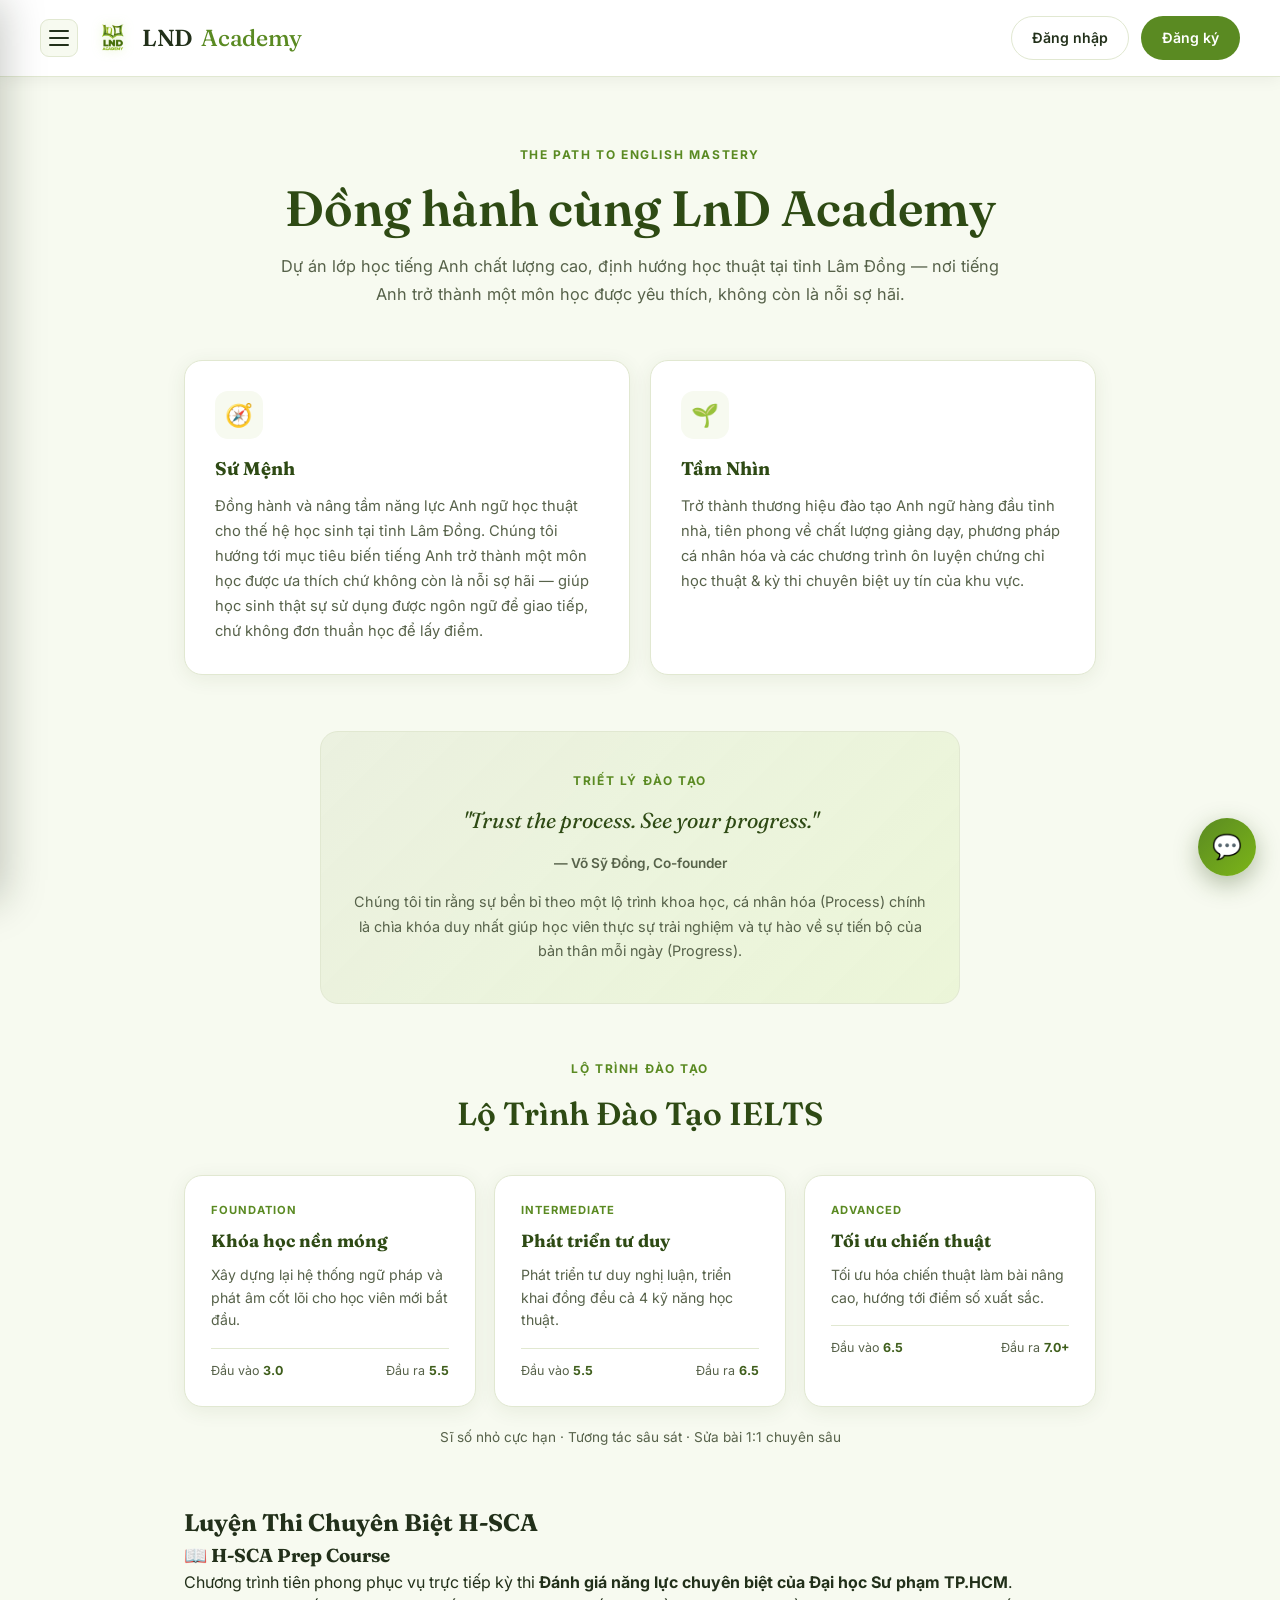
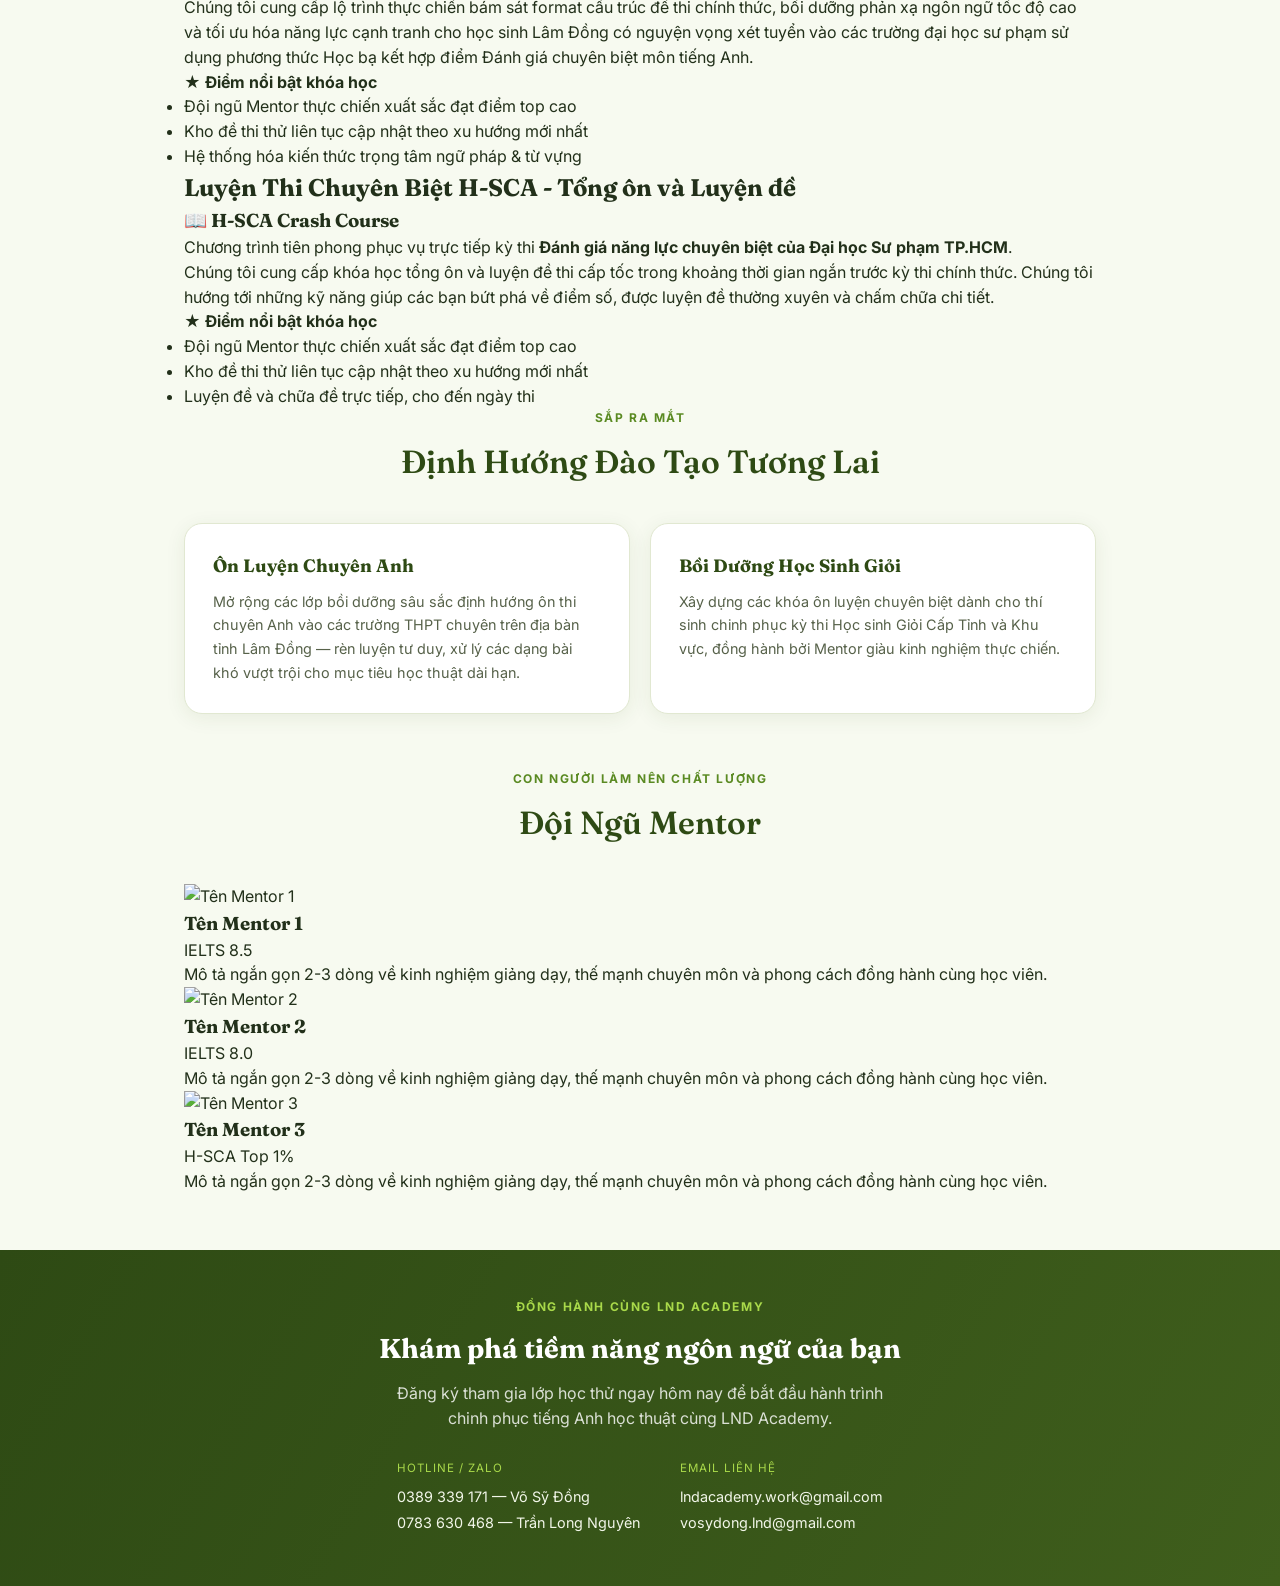
==== commit 8fc08c7d: "Update index.html" ====
--- a/index.html
+++ b/index.html
@@ -87,6 +87,46 @@
   </div>
   <p style="text-align:center;color:var(--ink-soft);font-size:0.85rem;margin-top:-36px;margin-bottom:56px;">Sĩ số nhỏ cực hạn · Tương tác sâu sát · Sửa bài 1:1 chuyên sâu</p>
 
+  <div class="hsca-section">
+    <div class="hsca-block">
+      <h2 class="hsca-heading">Luyện Thi Chuyên Biệt H-SCA</h2>
+      <div class="hsca-grid">
+        <div class="hsca-text">
+          <h3><span class="hsca-icon">📖</span> H-SCA Prep Course</h3>
+          <p>Chương trình tiên phong phục vụ trực tiếp kỳ thi <strong>Đánh giá năng lực chuyên biệt của Đại học Sư phạm TP.HCM</strong>.</p>
+          <p>Chúng tôi cung cấp lộ trình thực chiến bám sát format cấu trúc đề thi chính thức, bồi dưỡng phản xạ ngôn ngữ tốc độ cao và tối ưu hóa năng lực cạnh tranh cho học sinh Lâm Đồng có nguyện vọng xét tuyển vào các trường đại học sư phạm sử dụng phương thức Học bạ kết hợp điểm Đánh giá chuyên biệt môn tiếng Anh.</p>
+        </div>
+        <div class="hsca-highlight-box">
+          <h4><span class="hsca-star">★</span> Điểm nổi bật khóa học</h4>
+          <ul>
+            <li>Đội ngũ Mentor thực chiến xuất sắc đạt điểm top cao</li>
+            <li>Kho đề thi thử liên tục cập nhật theo xu hướng mới nhất</li>
+            <li>Hệ thống hóa kiến thức trọng tâm ngữ pháp & từ vựng</li>
+          </ul>
+        </div>
+      </div>
+    </div>
+
+    <div class="hsca-block">
+      <h2 class="hsca-heading">Luyện Thi Chuyên Biệt H-SCA - Tổng ôn và Luyện đề</h2>
+      <div class="hsca-grid">
+        <div class="hsca-text">
+          <h3><span class="hsca-icon">📖</span> H-SCA Crash Course</h3>
+          <p>Chương trình tiên phong phục vụ trực tiếp kỳ thi <strong>Đánh giá năng lực chuyên biệt của Đại học Sư phạm TP.HCM</strong>.</p>
+          <p>Chúng tôi cung cấp khóa học tổng ôn và luyện đề thi cấp tốc trong khoảng thời gian ngắn trước kỳ thi chính thức. Chúng tôi hướng tới những kỹ năng giúp các bạn bứt phá về điểm số, được luyện đề thường xuyên và chấm chữa chi tiết.</p>
+        </div>
+        <div class="hsca-highlight-box">
+          <h4><span class="hsca-star">★</span> Điểm nổi bật khóa học</h4>
+          <ul>
+            <li>Đội ngũ Mentor thực chiến xuất sắc đạt điểm top cao</li>
+            <li>Kho đề thi thử liên tục cập nhật theo xu hướng mới nhất</li>
+            <li>Luyện đề và chữa đề trực tiếp, cho đến ngày thi</li>
+          </ul>
+        </div>
+      </div>
+    </div>
+  </div>
+
   <div class="about-eyebrow">Sắp ra mắt</div>
   <div class="about-heading">Định Hướng Đào Tạo Tương Lai</div>
   <div class="future-grid">
@@ -97,6 +137,29 @@
     <div class="future-card">
       <h3>Bồi Dưỡng Học Sinh Giỏi</h3>
       <p>Xây dựng các khóa ôn luyện chuyên biệt dành cho thí sinh chinh phục kỳ thi Học sinh Giỏi Cấp Tỉnh và Khu vực, đồng hành bởi Mentor giàu kinh nghiệm thực chiến.</p>
+    </div>
+  </div>
+
+  <div class="about-eyebrow">Con người làm nên chất lượng</div>
+  <div class="about-heading">Đội Ngũ Mentor</div>
+  <div class="mentor-grid">
+    <div class="mentor-card">
+      <img class="mentor-photo" src="assets/mentor-1.jpg" alt="Tên Mentor 1" />
+      <h3 class="mentor-name">Tên Mentor 1</h3>
+      <span class="mentor-badge">IELTS 8.5</span>
+      <p class="mentor-bio">Mô tả ngắn gọn 2-3 dòng về kinh nghiệm giảng dạy, thế mạnh chuyên môn và phong cách đồng hành cùng học viên.</p>
+    </div>
+    <div class="mentor-card">
+      <img class="mentor-photo" src="assets/mentor-2.jpg" alt="Tên Mentor 2" />
+      <h3 class="mentor-name">Tên Mentor 2</h3>
+      <span class="mentor-badge">IELTS 8.0</span>
+      <p class="mentor-bio">Mô tả ngắn gọn 2-3 dòng về kinh nghiệm giảng dạy, thế mạnh chuyên môn và phong cách đồng hành cùng học viên.</p>
+    </div>
+    <div class="mentor-card">
+      <img class="mentor-photo" src="assets/mentor-3.jpg" alt="Tên Mentor 3" />
+      <h3 class="mentor-name">Tên Mentor 3</h3>
+      <span class="mentor-badge">H-SCA Top 1%</span>
+      <p class="mentor-bio">Mô tả ngắn gọn 2-3 dòng về kinh nghiệm giảng dạy, thế mạnh chuyên môn và phong cách đồng hành cùng học viên.</p>
     </div>
   </div>
 </main>
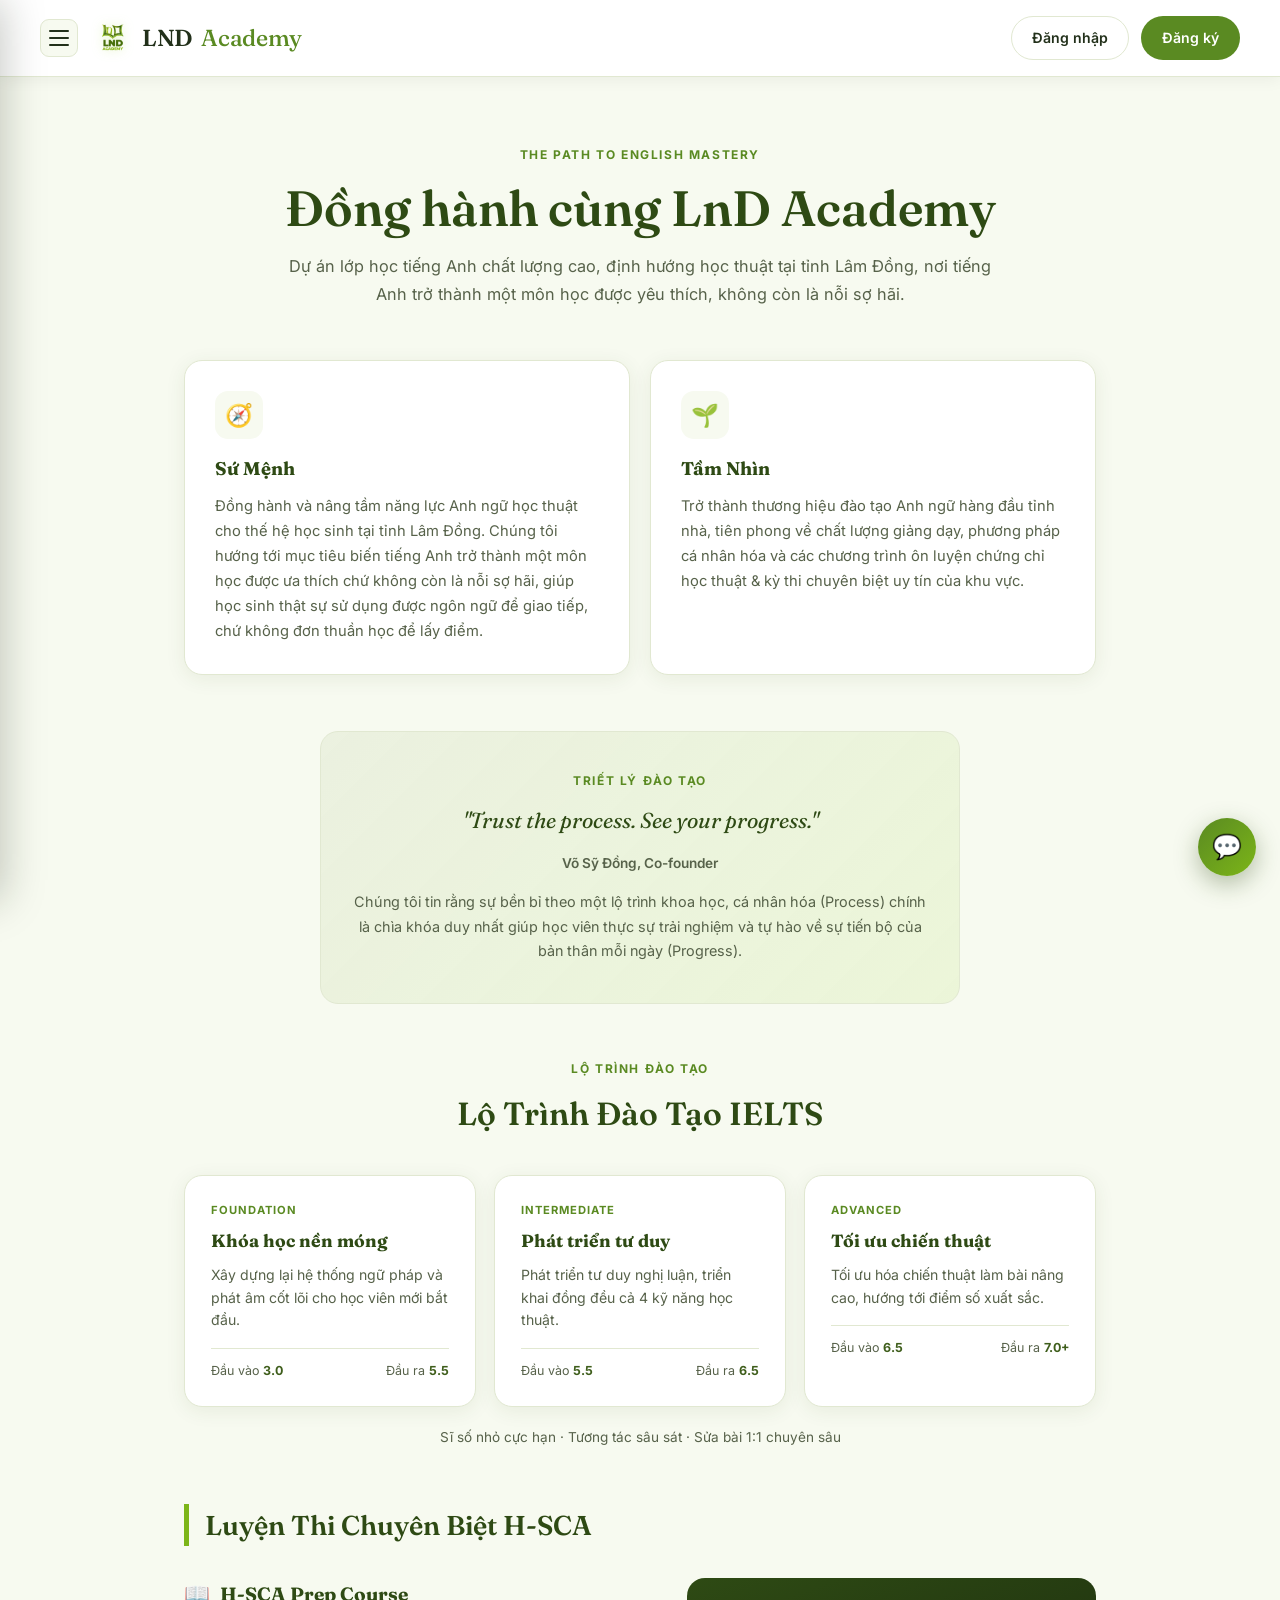
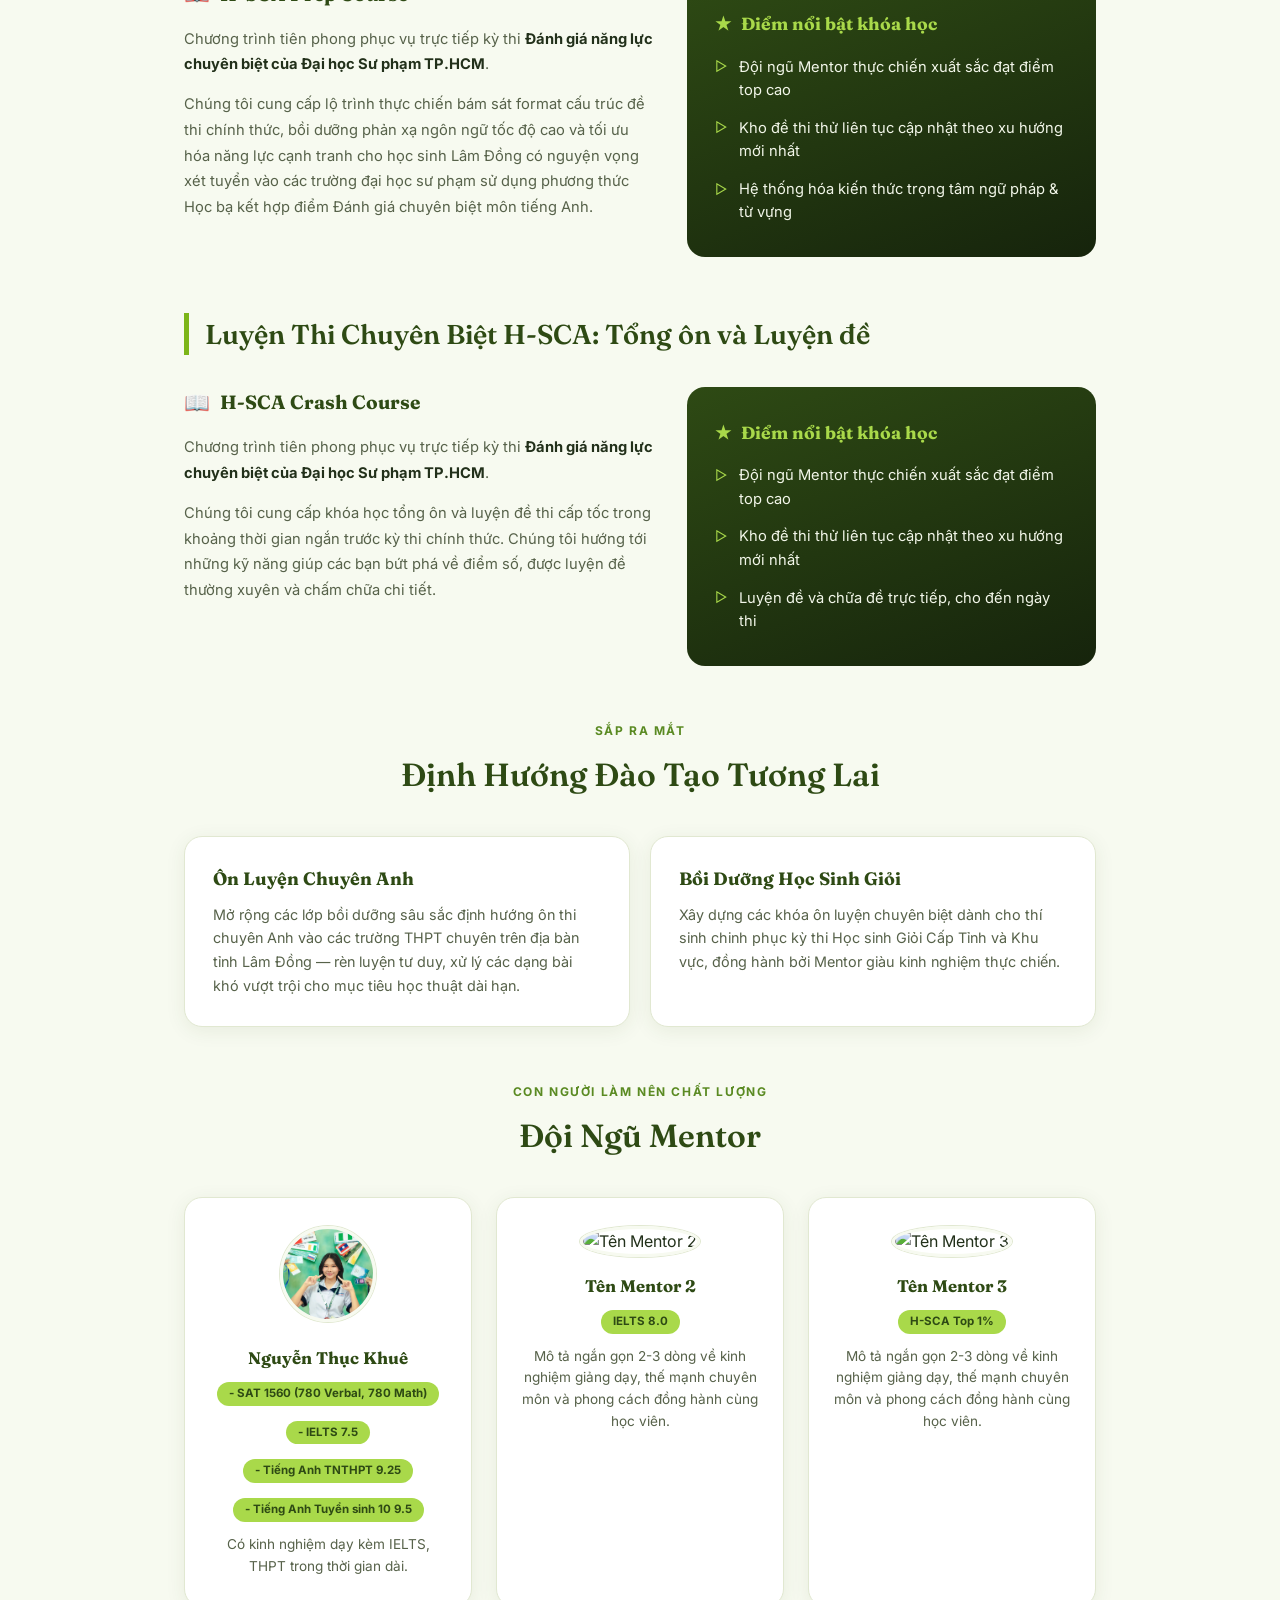
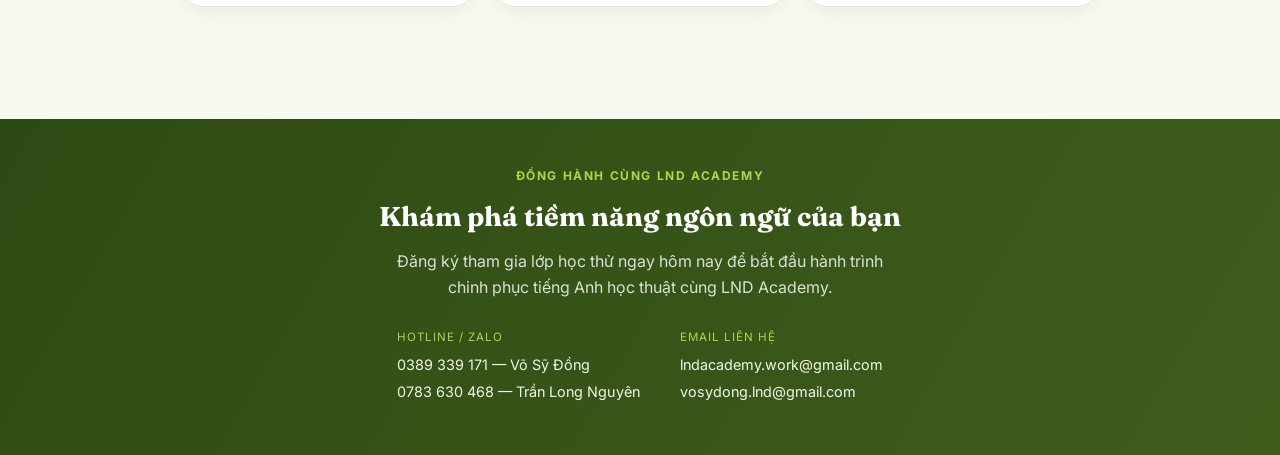
==== commit 9aac6e09: "Update index.html" ====
--- a/index.html
+++ b/index.html
@@ -38,7 +38,7 @@
 <div class="hero">
   <div class="hero-tag">The Path to English Mastery</div>
   <h1>Đồng hành cùng LnD Academy</h1>
-  <p>Dự án lớp học tiếng Anh chất lượng cao, định hướng học thuật tại tỉnh Lâm Đồng — nơi tiếng Anh trở thành một môn học được yêu thích, không còn là nỗi sợ hãi.</p>
+  <p>Dự án lớp học tiếng Anh chất lượng cao, định hướng học thuật tại tỉnh Lâm Đồng, nơi tiếng Anh trở thành một môn học được yêu thích, không còn là nỗi sợ hãi.</p>
 </div>
 
 <main class="about-section">
@@ -47,7 +47,7 @@
     <div class="mv-card">
       <div class="icon">🧭</div>
       <h3>Sứ Mệnh</h3>
-      <p>Đồng hành và nâng tầm năng lực Anh ngữ học thuật cho thế hệ học sinh tại tỉnh Lâm Đồng. Chúng tôi hướng tới mục tiêu biến tiếng Anh trở thành một môn học được ưa thích chứ không còn là nỗi sợ hãi — giúp học sinh thật sự sử dụng được ngôn ngữ để giao tiếp, chứ không đơn thuần học để lấy điểm.</p>
+      <p>Đồng hành và nâng tầm năng lực Anh ngữ học thuật cho thế hệ học sinh tại tỉnh Lâm Đồng. Chúng tôi hướng tới mục tiêu biến tiếng Anh trở thành một môn học được ưa thích chứ không còn là nỗi sợ hãi, giúp học sinh thật sự sử dụng được ngôn ngữ để giao tiếp, chứ không đơn thuần học để lấy điểm.</p>
     </div>
     <div class="mv-card">
       <div class="icon">🌱</div>
@@ -59,7 +59,7 @@
   <div class="quote-block">
     <div class="about-eyebrow">Triết Lý Đào Tạo</div>
     <p class="quote-text">"Trust the process. See your progress."</p>
-    <div class="quote-author">— Võ Sỹ Đồng, Co-founder</div>
+    <div class="quote-author">Võ Sỹ Đồng, Co-founder</div>
     <p style="margin-top:16px;color:var(--ink-soft);font-size:0.9rem;line-height:1.7;">Chúng tôi tin rằng sự bền bỉ theo một lộ trình khoa học, cá nhân hóa (Process) chính là chìa khóa duy nhất giúp học viên thực sự trải nghiệm và tự hào về sự tiến bộ của bản thân mỗi ngày (Progress).</p>
   </div>
 
@@ -108,7 +108,7 @@
     </div>
 
     <div class="hsca-block">
-      <h2 class="hsca-heading">Luyện Thi Chuyên Biệt H-SCA - Tổng ôn và Luyện đề</h2>
+      <h2 class="hsca-heading">Luyện Thi Chuyên Biệt H-SCA: Tổng ôn và Luyện đề</h2>
       <div class="hsca-grid">
         <div class="hsca-text">
           <h3><span class="hsca-icon">📖</span> H-SCA Crash Course</h3>
@@ -144,10 +144,13 @@
   <div class="about-heading">Đội Ngũ Mentor</div>
   <div class="mentor-grid">
     <div class="mentor-card">
-      <img class="mentor-photo" src="assets/mentor-1.jpg" alt="Tên Mentor 1" />
-      <h3 class="mentor-name">Tên Mentor 1</h3>
-      <span class="mentor-badge">IELTS 8.5</span>
-      <p class="mentor-bio">Mô tả ngắn gọn 2-3 dòng về kinh nghiệm giảng dạy, thế mạnh chuyên môn và phong cách đồng hành cùng học viên.</p>
+      <img class="mentor-photo" src="assets/Mentor_Khue.jpg" alt="Nguyen Thuc Khue" />
+      <h3 class="mentor-name">Nguyễn Thục Khuê</h3>
+      <span class="mentor-badge">- SAT 1560 (780 Verbal, 780 Math)</span>
+      <span class="mentor-badge">- IELTS 7.5</span>
+      <span class="mentor-badge">- Tiếng Anh TNTHPT 9.25</span>
+      <span class="mentor-badge">- Tiếng Anh Tuyển sinh 10 9.5</span>
+      <p class="mentor-bio">Có kinh nghiệm dạy kèm IELTS, THPT trong thời gian dài.</p>
     </div>
     <div class="mentor-card">
       <img class="mentor-photo" src="assets/mentor-2.jpg" alt="Tên Mentor 2" />
--- a/style.css
+++ b/style.css
@@ -352,6 +352,61 @@
 .roadmap-band strong { color: var(--green-700, var(--green-800)); }
 
 .future-grid { display: grid; grid-template-columns: 1fr 1fr; gap: 20px; margin-bottom: 56px; }
+
+/* ---------- Mentor team grid ---------- */
+.mentor-grid { display: grid; grid-template-columns: repeat(auto-fit, minmax(220px, 1fr)); gap: 24px; margin-bottom: 56px; }
+.mentor-card {
+  background: var(--surface); border: 1px solid var(--border); border-radius: var(--radius);
+  padding: 28px 22px; text-align: center; box-shadow: var(--shadow); transition: all 0.2s;
+}
+.mentor-card:hover { transform: translateY(-3px); box-shadow: var(--shadow-hover); border-color: var(--green-500); }
+.mentor-photo {
+  width: 96px; height: 96px; border-radius: 50%; object-fit: cover; margin: 0 auto 16px;
+  border: 3px solid var(--paper); box-shadow: 0 0 0 1px var(--border);
+}
+.mentor-name { font-family: 'Fraunces', serif; color: var(--green-900); font-size: 1.05rem; margin-bottom: 8px; }
+.mentor-badge {
+  display: inline-block; background: var(--green-300); color: var(--green-900); font-size: 0.72rem;
+  font-weight: 700; padding: 3px 12px; border-radius: 999px; margin-bottom: 12px;
+}
+.mentor-bio { color: var(--ink-soft); font-size: 0.85rem; line-height: 1.6; }
+
+/* ---------- HSCA course intro (Prep/Crash course blocks) ---------- */
+.hsca-section { margin-bottom: 20px; }
+.hsca-block { margin-bottom: 56px; }
+.hsca-heading {
+  font-family: 'Fraunces', serif; font-size: clamp(1.3rem, 3vw, 1.7rem); font-weight: 600;
+  color: var(--green-900); border-left: 5px solid var(--green-500); padding-left: 16px; margin-bottom: 32px;
+}
+.hsca-grid { display: grid; grid-template-columns: 1.15fr 1fr; gap: 32px; align-items: stretch; }
+@media (max-width: 760px) { .hsca-grid { grid-template-columns: 1fr; } }
+
+.hsca-text h3 {
+  display: flex; align-items: center; gap: 10px; font-family: 'Fraunces', serif;
+  font-size: 1.2rem; color: var(--green-900); margin-bottom: 16px;
+}
+.hsca-icon { font-size: 1.3rem; }
+.hsca-text p { color: var(--ink-soft); font-size: 0.92rem; line-height: 1.75; margin-bottom: 14px; }
+.hsca-text p strong { color: var(--ink); font-weight: 700; }
+
+.hsca-highlight-box {
+  background: linear-gradient(160deg, var(--green-900), #16240c); border-radius: var(--radius);
+  padding: 32px 28px; color: #fff; display: flex; flex-direction: column; justify-content: center;
+}
+.hsca-highlight-box h4 {
+  display: flex; align-items: center; gap: 10px; font-family: 'Fraunces', serif;
+  font-size: 1.1rem; color: var(--green-300); margin-bottom: 18px;
+}
+.hsca-star { color: var(--green-300); font-size: 1.1rem; }
+.hsca-highlight-box ul { list-style: none; padding: 0; margin: 0; }
+.hsca-highlight-box li {
+  position: relative; padding-left: 24px; margin-bottom: 14px; font-size: 0.92rem;
+  line-height: 1.6; color: #f2f6e9;
+}
+.hsca-highlight-box li::before {
+  content: "▷"; position: absolute; left: 0; top: 0.05em; color: var(--green-300); font-size: 0.85rem;
+}
+.hsca-highlight-box li:last-child { margin-bottom: 0; }
 @media (max-width: 640px) { .future-grid { grid-template-columns: 1fr; } }
 .future-card {
   background: var(--surface); border: 1px solid var(--border); border-radius: var(--radius);
@@ -679,6 +734,9 @@
   font-size: 0.65rem; font-weight: 700; background: var(--green-600); color: #fff;
   padding: 1px 7px; border-radius: 999px; vertical-align: middle; margin-left: 4px;
 }
+.key-vocab-pos {
+  font-size: 0.68rem; font-style: italic; color: var(--ink-soft); font-weight: 500; vertical-align: middle;
+}
 .key-vocab-meaning-en { font-size: 0.82rem; color: var(--ink); line-height: 1.5; margin-bottom: 4px; }
 .key-vocab-meaning-vi { font-size: 0.85rem; color: var(--green-800); font-weight: 600; margin-bottom: 8px; }
 .key-vocab-phrase-btn { font-size: 0.74rem; padding: 5px 10px; width: 100%; }
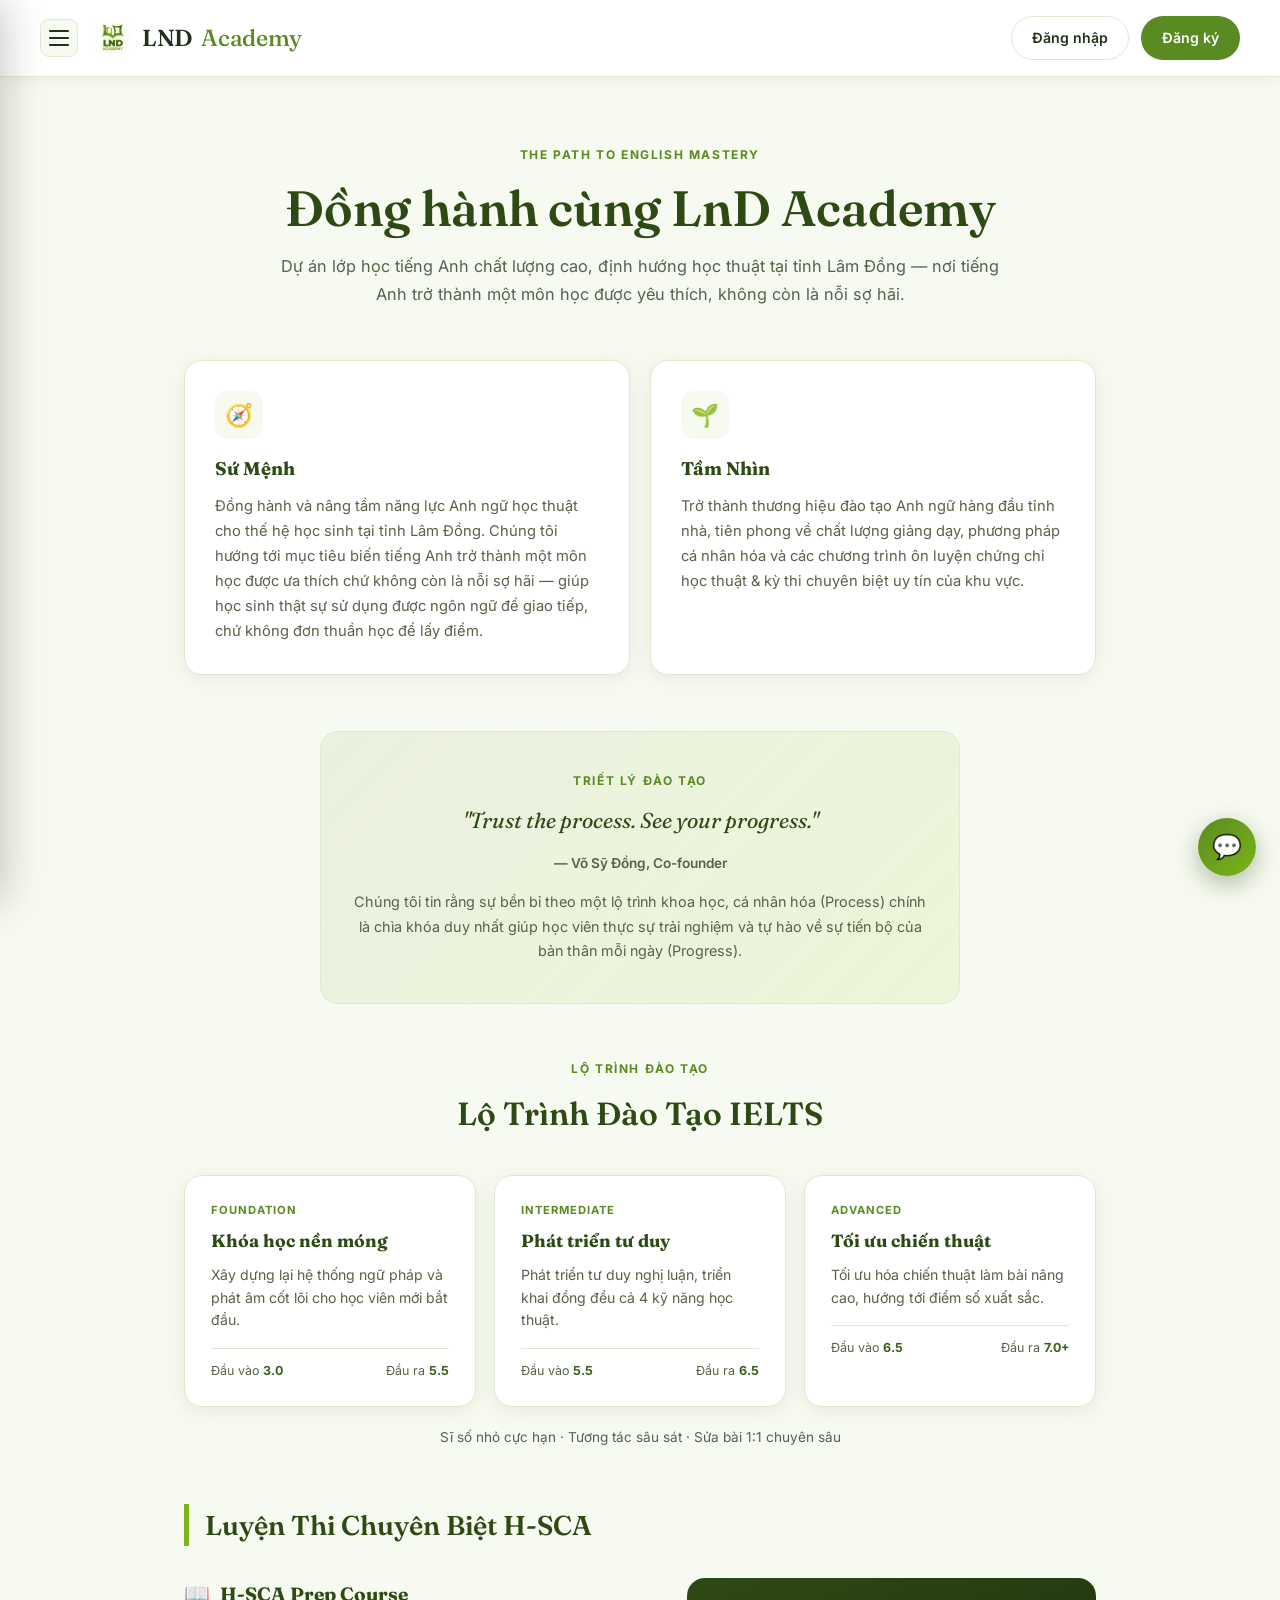
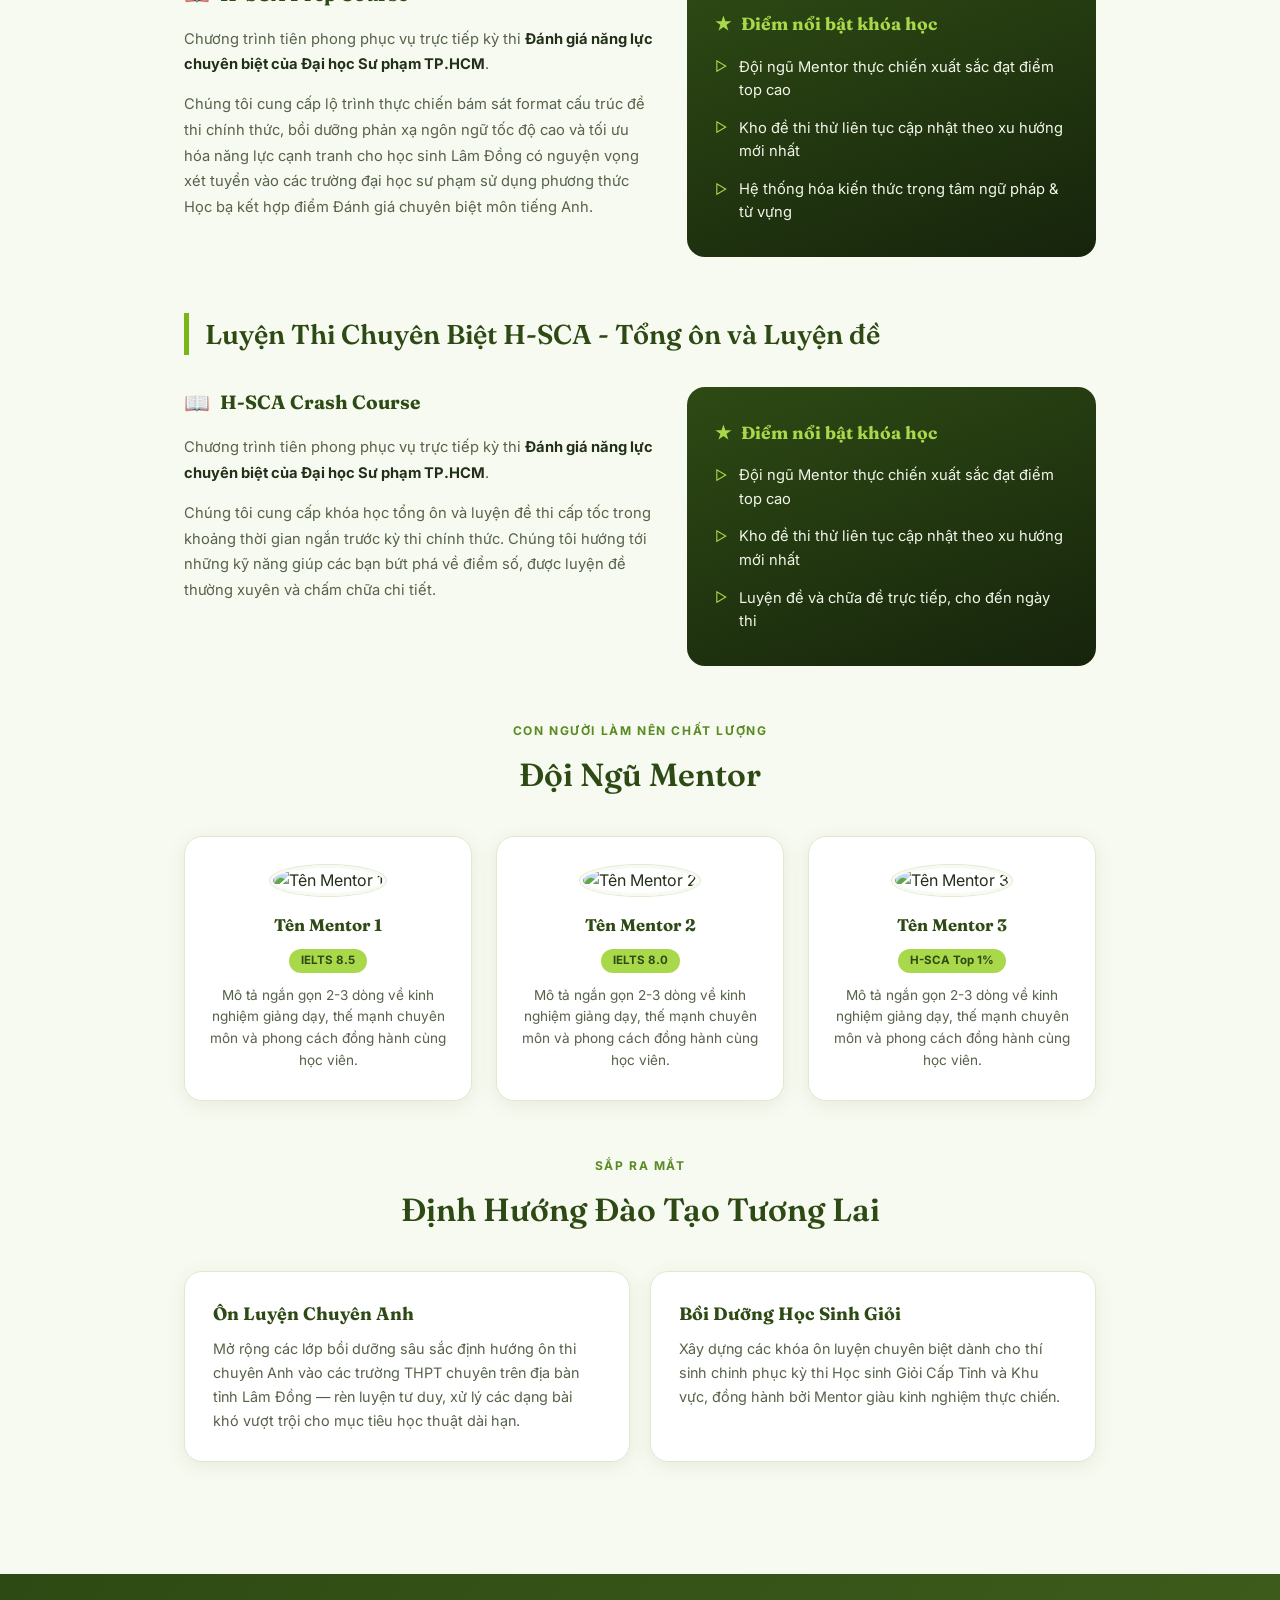
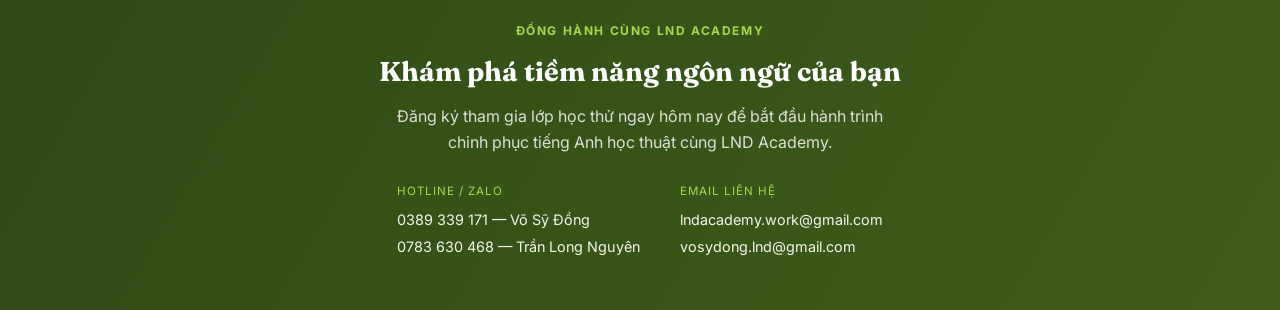
==== commit e4114bb1: "Update index.html" ====
--- a/index.html
+++ b/index.html
@@ -38,7 +38,7 @@
 <div class="hero">
   <div class="hero-tag">The Path to English Mastery</div>
   <h1>Đồng hành cùng LnD Academy</h1>
-  <p>Dự án lớp học tiếng Anh chất lượng cao, định hướng học thuật tại tỉnh Lâm Đồng, nơi tiếng Anh trở thành một môn học được yêu thích, không còn là nỗi sợ hãi.</p>
+  <p>Dự án lớp học tiếng Anh chất lượng cao, định hướng học thuật tại tỉnh Lâm Đồng — nơi tiếng Anh trở thành một môn học được yêu thích, không còn là nỗi sợ hãi.</p>
 </div>
 
 <main class="about-section">
@@ -47,7 +47,7 @@
     <div class="mv-card">
       <div class="icon">🧭</div>
       <h3>Sứ Mệnh</h3>
-      <p>Đồng hành và nâng tầm năng lực Anh ngữ học thuật cho thế hệ học sinh tại tỉnh Lâm Đồng. Chúng tôi hướng tới mục tiêu biến tiếng Anh trở thành một môn học được ưa thích chứ không còn là nỗi sợ hãi, giúp học sinh thật sự sử dụng được ngôn ngữ để giao tiếp, chứ không đơn thuần học để lấy điểm.</p>
+      <p>Đồng hành và nâng tầm năng lực Anh ngữ học thuật cho thế hệ học sinh tại tỉnh Lâm Đồng. Chúng tôi hướng tới mục tiêu biến tiếng Anh trở thành một môn học được ưa thích chứ không còn là nỗi sợ hãi — giúp học sinh thật sự sử dụng được ngôn ngữ để giao tiếp, chứ không đơn thuần học để lấy điểm.</p>
     </div>
     <div class="mv-card">
       <div class="icon">🌱</div>
@@ -59,7 +59,7 @@
   <div class="quote-block">
     <div class="about-eyebrow">Triết Lý Đào Tạo</div>
     <p class="quote-text">"Trust the process. See your progress."</p>
-    <div class="quote-author">Võ Sỹ Đồng, Co-founder</div>
+    <div class="quote-author">— Võ Sỹ Đồng, Co-founder</div>
     <p style="margin-top:16px;color:var(--ink-soft);font-size:0.9rem;line-height:1.7;">Chúng tôi tin rằng sự bền bỉ theo một lộ trình khoa học, cá nhân hóa (Process) chính là chìa khóa duy nhất giúp học viên thực sự trải nghiệm và tự hào về sự tiến bộ của bản thân mỗi ngày (Progress).</p>
   </div>
 
@@ -108,7 +108,7 @@
     </div>
 
     <div class="hsca-block">
-      <h2 class="hsca-heading">Luyện Thi Chuyên Biệt H-SCA: Tổng ôn và Luyện đề</h2>
+      <h2 class="hsca-heading">Luyện Thi Chuyên Biệt H-SCA - Tổng ôn và Luyện đề</h2>
       <div class="hsca-grid">
         <div class="hsca-text">
           <h3><span class="hsca-icon">📖</span> H-SCA Crash Course</h3>
@@ -127,30 +127,14 @@
     </div>
   </div>
 
-  <div class="about-eyebrow">Sắp ra mắt</div>
-  <div class="about-heading">Định Hướng Đào Tạo Tương Lai</div>
-  <div class="future-grid">
-    <div class="future-card">
-      <h3>Ôn Luyện Chuyên Anh</h3>
-      <p>Mở rộng các lớp bồi dưỡng sâu sắc định hướng ôn thi chuyên Anh vào các trường THPT chuyên trên địa bàn tỉnh Lâm Đồng — rèn luyện tư duy, xử lý các dạng bài khó vượt trội cho mục tiêu học thuật dài hạn.</p>
-    </div>
-    <div class="future-card">
-      <h3>Bồi Dưỡng Học Sinh Giỏi</h3>
-      <p>Xây dựng các khóa ôn luyện chuyên biệt dành cho thí sinh chinh phục kỳ thi Học sinh Giỏi Cấp Tỉnh và Khu vực, đồng hành bởi Mentor giàu kinh nghiệm thực chiến.</p>
-    </div>
-  </div>
-
   <div class="about-eyebrow">Con người làm nên chất lượng</div>
   <div class="about-heading">Đội Ngũ Mentor</div>
   <div class="mentor-grid">
     <div class="mentor-card">
-      <img class="mentor-photo" src="assets/Mentor_Khue.jpg" alt="Nguyen Thuc Khue" />
-      <h3 class="mentor-name">Nguyễn Thục Khuê</h3>
-      <span class="mentor-badge">- SAT 1560 (780 Verbal, 780 Math)</span>
-      <span class="mentor-badge">- IELTS 7.5</span>
-      <span class="mentor-badge">- Tiếng Anh TNTHPT 9.25</span>
-      <span class="mentor-badge">- Tiếng Anh Tuyển sinh 10 9.5</span>
-      <p class="mentor-bio">Có kinh nghiệm dạy kèm IELTS, THPT trong thời gian dài.</p>
+      <img class="mentor-photo" src="assets/mentor-1.jpg" alt="Tên Mentor 1" />
+      <h3 class="mentor-name">Tên Mentor 1</h3>
+      <span class="mentor-badge">IELTS 8.5</span>
+      <p class="mentor-bio">Mô tả ngắn gọn 2-3 dòng về kinh nghiệm giảng dạy, thế mạnh chuyên môn và phong cách đồng hành cùng học viên.</p>
     </div>
     <div class="mentor-card">
       <img class="mentor-photo" src="assets/mentor-2.jpg" alt="Tên Mentor 2" />
@@ -163,6 +147,19 @@
       <h3 class="mentor-name">Tên Mentor 3</h3>
       <span class="mentor-badge">H-SCA Top 1%</span>
       <p class="mentor-bio">Mô tả ngắn gọn 2-3 dòng về kinh nghiệm giảng dạy, thế mạnh chuyên môn và phong cách đồng hành cùng học viên.</p>
+    </div>
+  </div>
+
+  <div class="about-eyebrow">Sắp ra mắt</div>
+  <div class="about-heading">Định Hướng Đào Tạo Tương Lai</div>
+  <div class="future-grid">
+    <div class="future-card">
+      <h3>Ôn Luyện Chuyên Anh</h3>
+      <p>Mở rộng các lớp bồi dưỡng sâu sắc định hướng ôn thi chuyên Anh vào các trường THPT chuyên trên địa bàn tỉnh Lâm Đồng — rèn luyện tư duy, xử lý các dạng bài khó vượt trội cho mục tiêu học thuật dài hạn.</p>
+    </div>
+    <div class="future-card">
+      <h3>Bồi Dưỡng Học Sinh Giỏi</h3>
+      <p>Xây dựng các khóa ôn luyện chuyên biệt dành cho thí sinh chinh phục kỳ thi Học sinh Giỏi Cấp Tỉnh và Khu vực, đồng hành bởi Mentor giàu kinh nghiệm thực chiến.</p>
     </div>
   </div>
 </main>
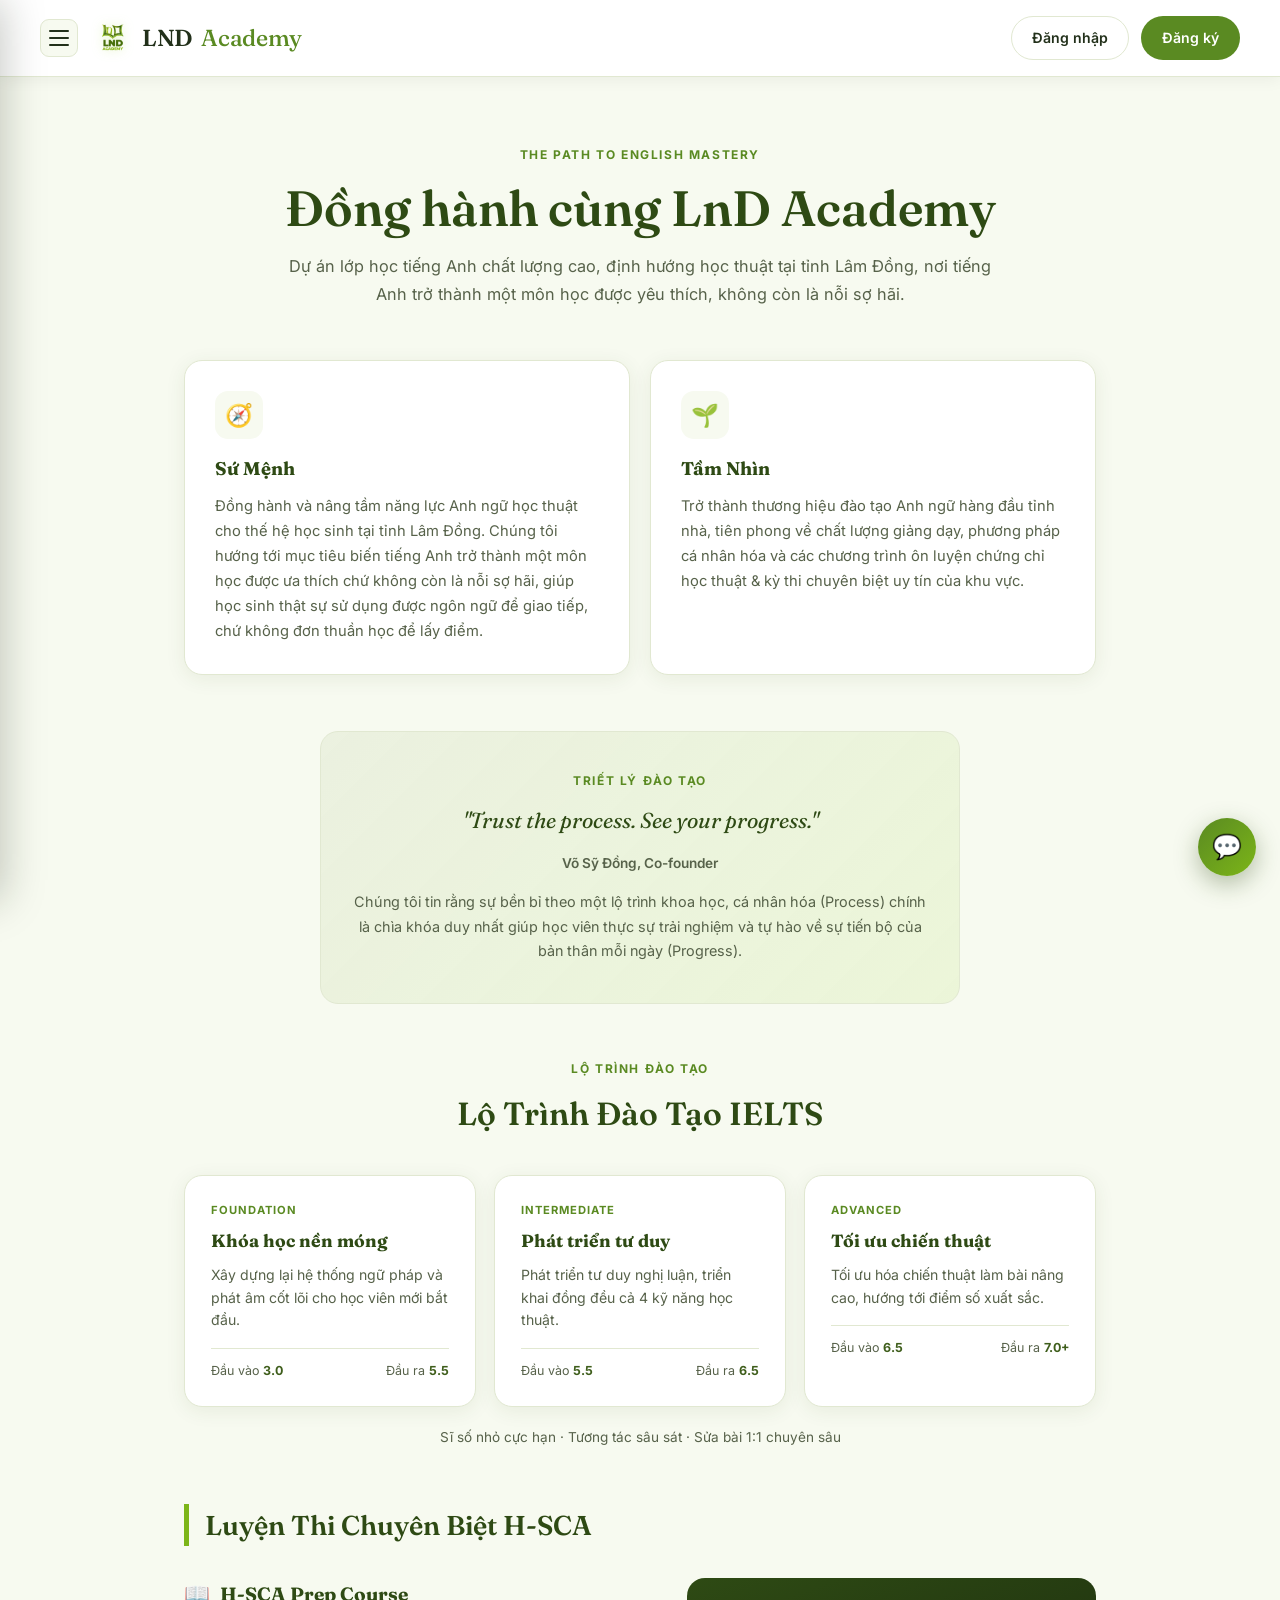
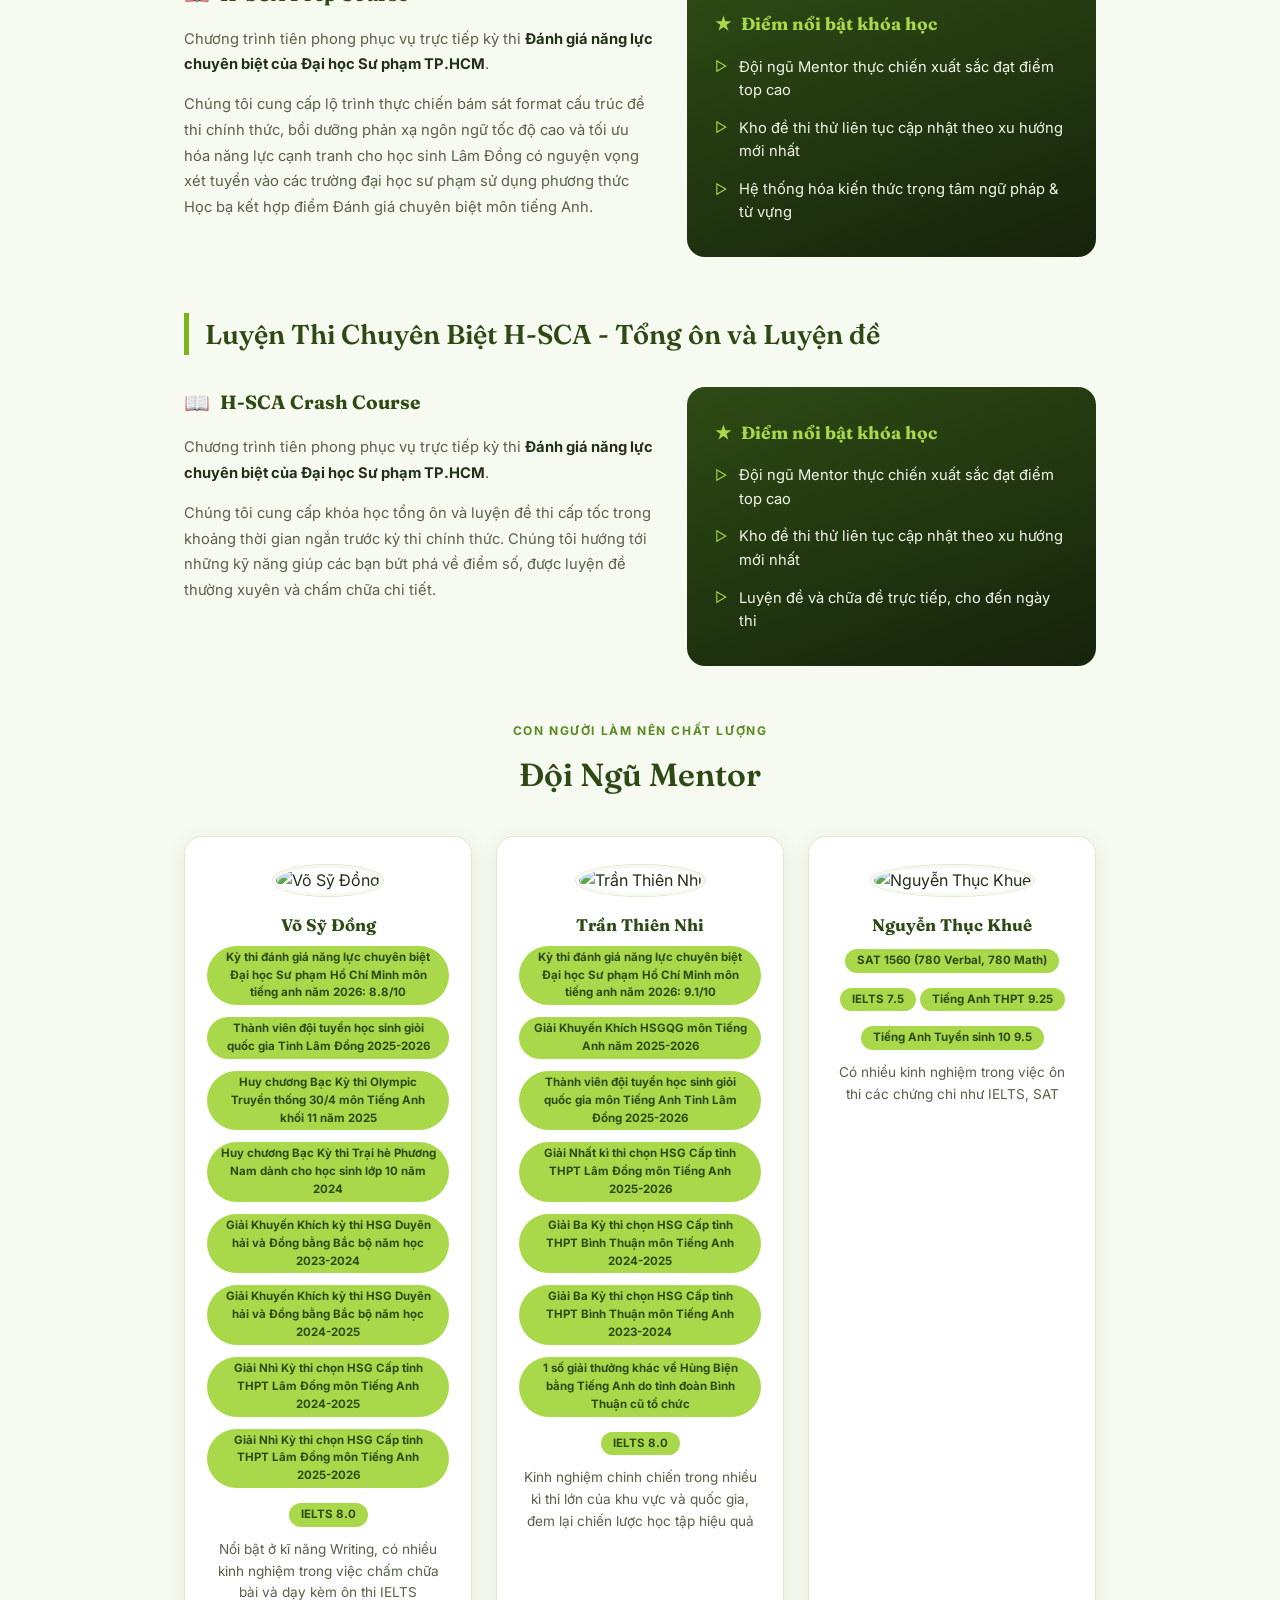
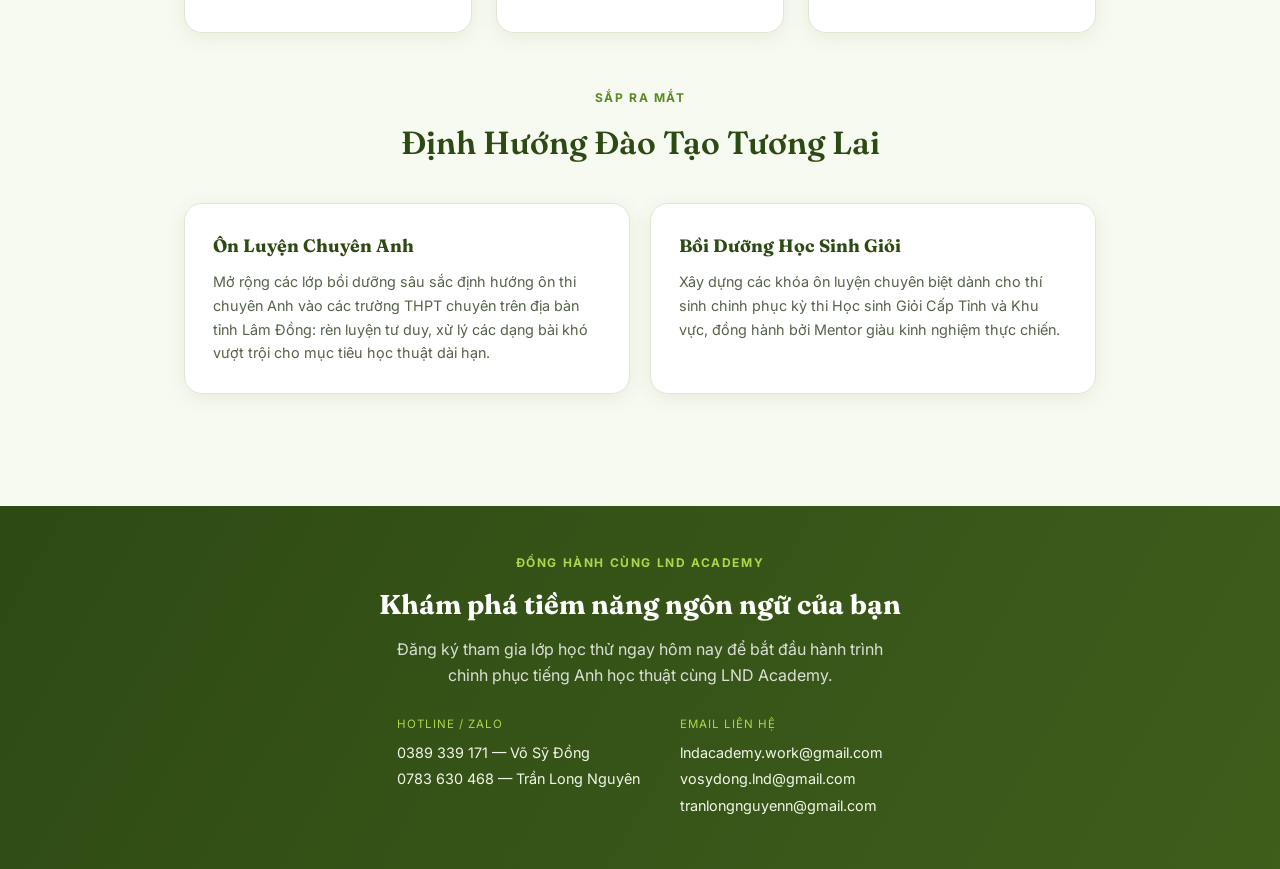
==== commit 4e82ce7e: "Update index.html" ====
--- a/index.html
+++ b/index.html
@@ -38,7 +38,7 @@
 <div class="hero">
   <div class="hero-tag">The Path to English Mastery</div>
   <h1>Đồng hành cùng LnD Academy</h1>
-  <p>Dự án lớp học tiếng Anh chất lượng cao, định hướng học thuật tại tỉnh Lâm Đồng — nơi tiếng Anh trở thành một môn học được yêu thích, không còn là nỗi sợ hãi.</p>
+  <p>Dự án lớp học tiếng Anh chất lượng cao, định hướng học thuật tại tỉnh Lâm Đồng, nơi tiếng Anh trở thành một môn học được yêu thích, không còn là nỗi sợ hãi.</p>
 </div>
 
 <main class="about-section">
@@ -47,7 +47,7 @@
     <div class="mv-card">
       <div class="icon">🧭</div>
       <h3>Sứ Mệnh</h3>
-      <p>Đồng hành và nâng tầm năng lực Anh ngữ học thuật cho thế hệ học sinh tại tỉnh Lâm Đồng. Chúng tôi hướng tới mục tiêu biến tiếng Anh trở thành một môn học được ưa thích chứ không còn là nỗi sợ hãi — giúp học sinh thật sự sử dụng được ngôn ngữ để giao tiếp, chứ không đơn thuần học để lấy điểm.</p>
+      <p>Đồng hành và nâng tầm năng lực Anh ngữ học thuật cho thế hệ học sinh tại tỉnh Lâm Đồng. Chúng tôi hướng tới mục tiêu biến tiếng Anh trở thành một môn học được ưa thích chứ không còn là nỗi sợ hãi, giúp học sinh thật sự sử dụng được ngôn ngữ để giao tiếp, chứ không đơn thuần học để lấy điểm.</p>
     </div>
     <div class="mv-card">
       <div class="icon">🌱</div>
@@ -59,7 +59,7 @@
   <div class="quote-block">
     <div class="about-eyebrow">Triết Lý Đào Tạo</div>
     <p class="quote-text">"Trust the process. See your progress."</p>
-    <div class="quote-author">— Võ Sỹ Đồng, Co-founder</div>
+    <div class="quote-author">Võ Sỹ Đồng, Co-founder</div>
     <p style="margin-top:16px;color:var(--ink-soft);font-size:0.9rem;line-height:1.7;">Chúng tôi tin rằng sự bền bỉ theo một lộ trình khoa học, cá nhân hóa (Process) chính là chìa khóa duy nhất giúp học viên thực sự trải nghiệm và tự hào về sự tiến bộ của bản thân mỗi ngày (Progress).</p>
   </div>
 
@@ -131,22 +131,40 @@
   <div class="about-heading">Đội Ngũ Mentor</div>
   <div class="mentor-grid">
     <div class="mentor-card">
-      <img class="mentor-photo" src="assets/mentor-1.jpg" alt="Tên Mentor 1" />
-      <h3 class="mentor-name">Tên Mentor 1</h3>
-      <span class="mentor-badge">IELTS 8.5</span>
-      <p class="mentor-bio">Mô tả ngắn gọn 2-3 dòng về kinh nghiệm giảng dạy, thế mạnh chuyên môn và phong cách đồng hành cùng học viên.</p>
+      <img class="mentor-photo" src="assets/Mentor_Dong.jpg" alt="Võ Sỹ Đồng" />
+      <h3 class="mentor-name">Võ Sỹ Đồng</h3>
+      <span class="mentor-badge">Kỳ thi đánh giá năng lực chuyên biệt Đại học Sư phạm Hồ Chí Minh môn tiếng anh năm 2026: 8.8/10</span>
+      <span class="mentor-badge">Thành viên đội tuyển học sinh giỏi quốc gia Tỉnh Lâm Đồng 2025-2026</span>
+      <span class="mentor-badge">Huy chương Bạc Kỳ thi Olympic Truyền thống 30/4 môn Tiếng Anh khối 11 năm 2025</span>
+      <span class="mentor-badge">Huy chương Bạc Kỳ thi Trại hè Phương Nam dành cho học sinh lớp 10 năm 2024</span>
+      <span class="mentor-badge">Giải Khuyến Khích kỳ thi HSG Duyên hải và Đồng bằng Bắc bộ năm học 2023-2024</span>
+      <span class="mentor-badge">Giải Khuyến Khích kỳ thi HSG Duyên hải và Đồng bằng Bắc bộ năm học 2024-2025</span>
+      <span class="mentor-badge">Giải Nhì Kỳ thi chọn HSG Cấp tỉnh THPT Lâm Đồng môn Tiếng Anh 2024-2025</span>
+      <span class="mentor-badge">Giải Nhì Kỳ thi chọn HSG Cấp tỉnh THPT Lâm Đồng môn Tiếng Anh 2025-2026</span>
+      <span class="mentor-badge">IELTS 8.0</span>
+      <p class="mentor-bio">Nổi bật ở kĩ năng Writing, có nhiều kinh nghiệm trong việc chấm chữa bài và dạy kèm ôn thi IELTS</p>
     </div>
     <div class="mentor-card">
-      <img class="mentor-photo" src="assets/mentor-2.jpg" alt="Tên Mentor 2" />
-      <h3 class="mentor-name">Tên Mentor 2</h3>
+      <img class="mentor-photo" src="assets/Mentor_Nhi.jpg" alt="Trần Thiên Nhi" />
+      <h3 class="mentor-name">Trần Thiên Nhi</h3>
+      <span class="mentor-badge">Kỳ thi đánh giá năng lực chuyên biệt Đại học Sư phạm Hồ Chí Minh môn tiếng anh năm 2026: 9.1/10</span>
+      <span class="mentor-badge">Giải Khuyến Khích HSGQG môn Tiếng Anh năm 2025-2026</span>
+      <span class="mentor-badge">Thành viên đội tuyển học sinh giỏi quốc gia môn Tiếng Anh Tỉnh Lâm Đồng 2025-2026</span>
+      <span class="mentor-badge">Giải Nhất kì thi chọn HSG Cấp tỉnh THPT Lâm Đồng môn Tiếng Anh 2025-2026</span>
+      <span class="mentor-badge">Giải Ba Kỳ thi chọn HSG Cấp tỉnh THPT Bình Thuận môn Tiếng Anh 2024-2025</span>
+      <span class="mentor-badge">Giải Ba Kỳ thi chọn HSG Cấp tỉnh THPT Bình Thuận môn Tiếng Anh 2023-2024</span>
+      <span class="mentor-badge">1 số giải thưởng khác về Hùng Biện bằng Tiếng Anh do tỉnh đoàn Bình Thuận cũ tổ chức</span>
       <span class="mentor-badge">IELTS 8.0</span>
-      <p class="mentor-bio">Mô tả ngắn gọn 2-3 dòng về kinh nghiệm giảng dạy, thế mạnh chuyên môn và phong cách đồng hành cùng học viên.</p>
+      <p class="mentor-bio">Kinh nghiệm chinh chiến trong nhiều kì thi lớn của khu vực và quốc gia, đem lại chiến lược học tập hiệu quả</p>
     </div>
     <div class="mentor-card">
-      <img class="mentor-photo" src="assets/mentor-3.jpg" alt="Tên Mentor 3" />
-      <h3 class="mentor-name">Tên Mentor 3</h3>
-      <span class="mentor-badge">H-SCA Top 1%</span>
-      <p class="mentor-bio">Mô tả ngắn gọn 2-3 dòng về kinh nghiệm giảng dạy, thế mạnh chuyên môn và phong cách đồng hành cùng học viên.</p>
+      <img class="mentor-photo" src="assets/Mentor_Khue.jpg" alt="Nguyễn Thục Khuê" />
+      <h3 class="mentor-name">Nguyễn Thục Khuê</h3>
+      <span class="mentor-badge">SAT 1560 (780 Verbal, 780 Math)</span>
+      <span class="mentor-badge">IELTS 7.5</span>
+      <span class="mentor-badge">Tiếng Anh THPT 9.25</span>
+      <span class="mentor-badge">Tiếng Anh Tuyển sinh 10 9.5</span>
+      <p class="mentor-bio">Có nhiều kinh nghiệm trong việc ôn thi các chứng chỉ như IELTS, SAT</p>
     </div>
   </div>
 
@@ -155,7 +173,7 @@
   <div class="future-grid">
     <div class="future-card">
       <h3>Ôn Luyện Chuyên Anh</h3>
-      <p>Mở rộng các lớp bồi dưỡng sâu sắc định hướng ôn thi chuyên Anh vào các trường THPT chuyên trên địa bàn tỉnh Lâm Đồng — rèn luyện tư duy, xử lý các dạng bài khó vượt trội cho mục tiêu học thuật dài hạn.</p>
+      <p>Mở rộng các lớp bồi dưỡng sâu sắc định hướng ôn thi chuyên Anh vào các trường THPT chuyên trên địa bàn tỉnh Lâm Đồng: rèn luyện tư duy, xử lý các dạng bài khó vượt trội cho mục tiêu học thuật dài hạn.</p>
     </div>
     <div class="future-card">
       <h3>Bồi Dưỡng Học Sinh Giỏi</h3>
@@ -178,6 +196,7 @@
       <div class="label">Email liên hệ</div>
       <div class="line">lndacademy.work@gmail.com</div>
       <div class="line">vosydong.lnd@gmail.com</div>
+      <div class="line">tranlongnguyenn@gmail.com</div>
     </div>
   </div>
 </div>
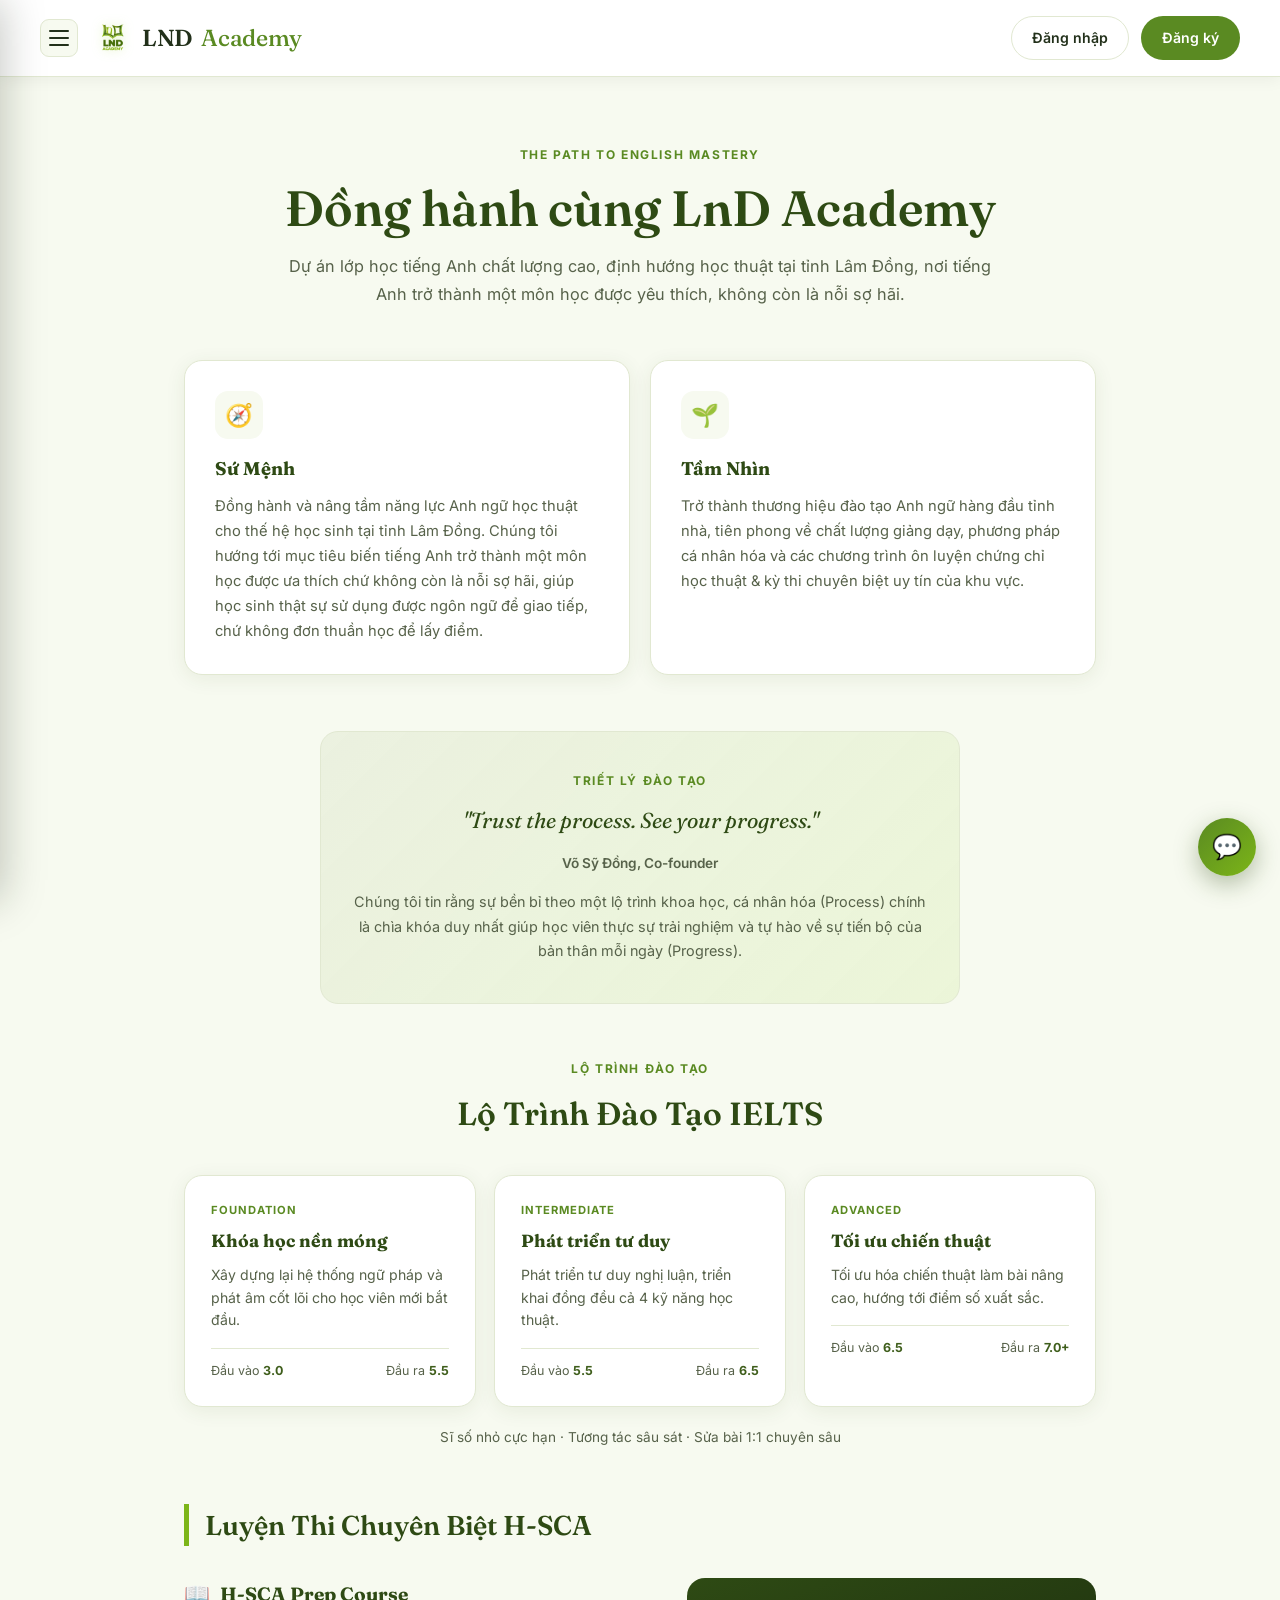
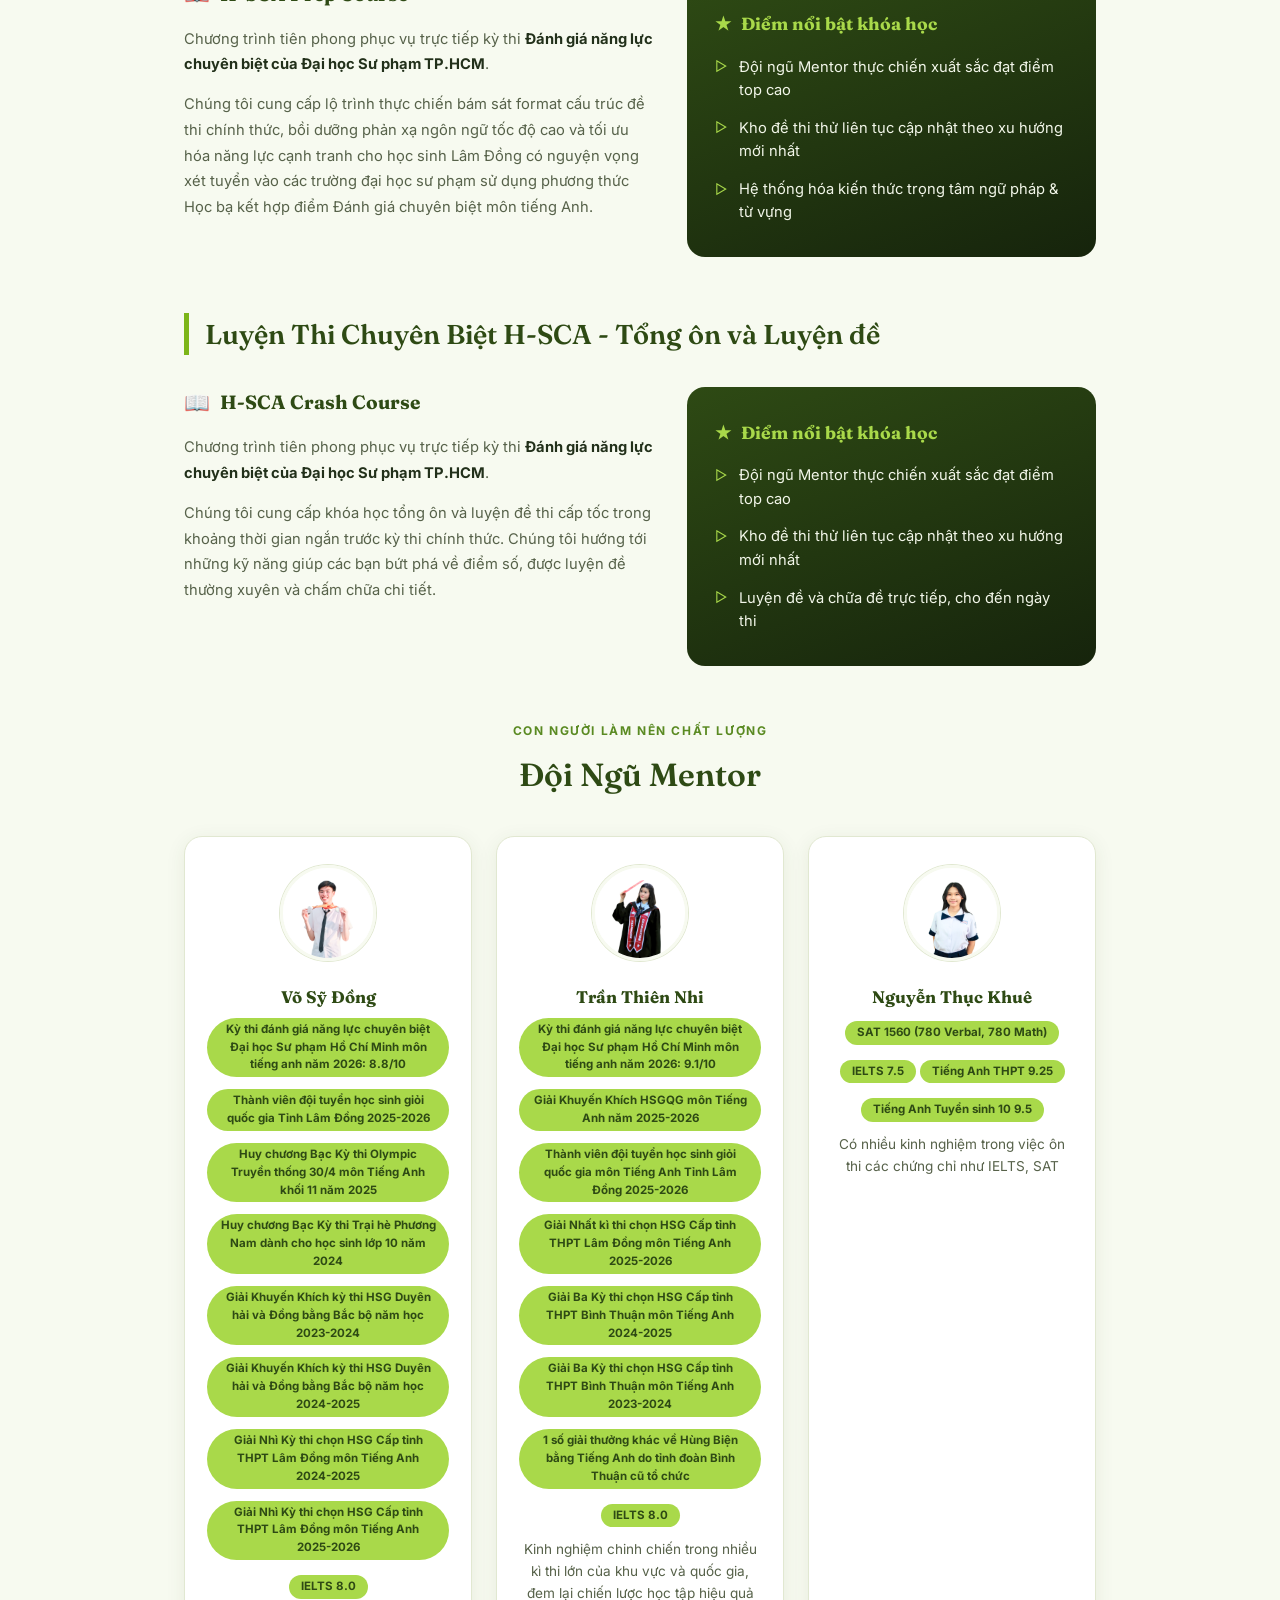
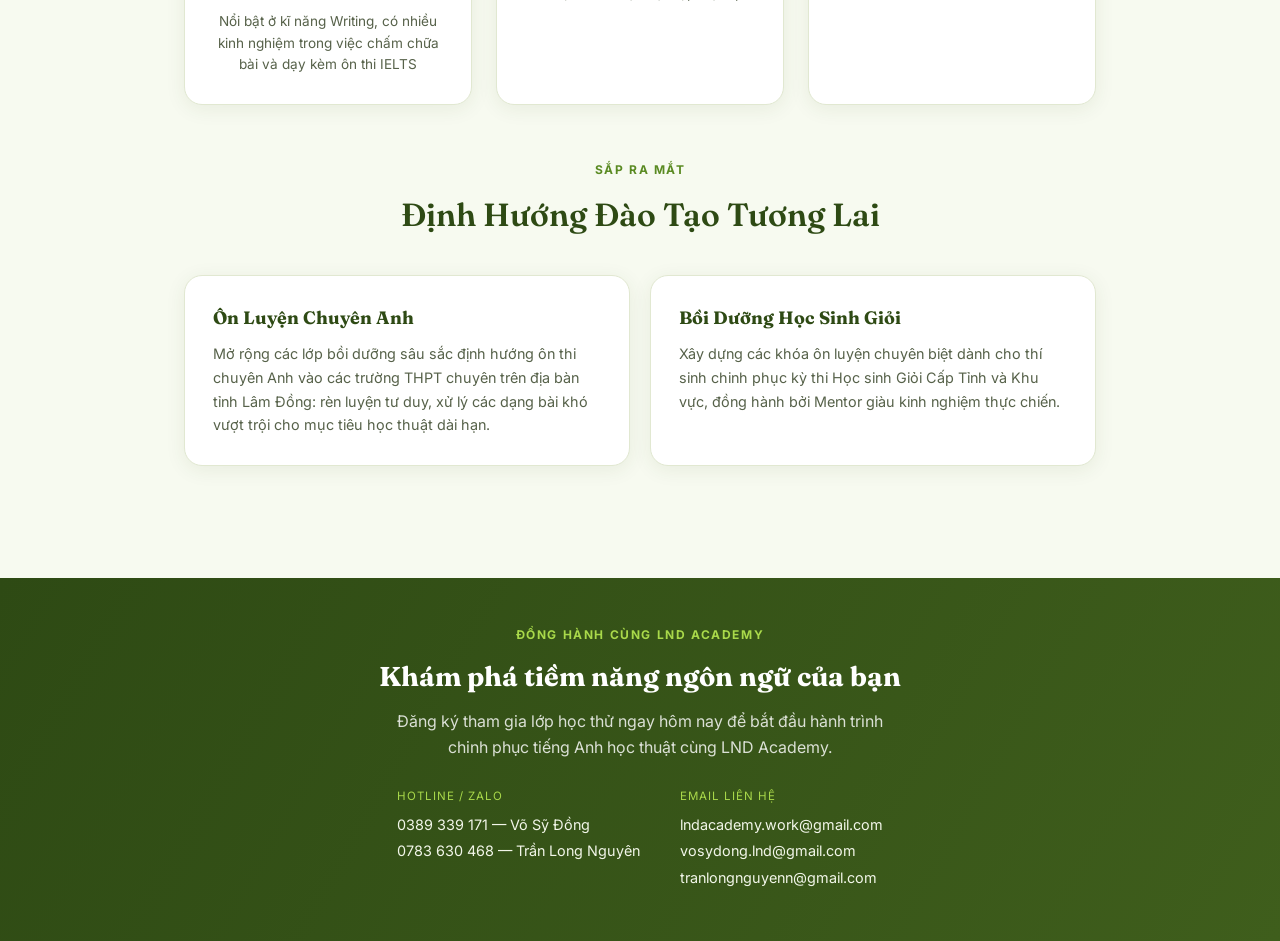
==== commit d878114b: "Update index.html" ====
--- a/index.html
+++ b/index.html
@@ -131,7 +131,7 @@
   <div class="about-heading">Đội Ngũ Mentor</div>
   <div class="mentor-grid">
     <div class="mentor-card">
-      <img class="mentor-photo" src="assets/Mentor_Dong.jpg" alt="Võ Sỹ Đồng" />
+      <img class="mentor-photo" src="assets/Mentor_Dong.png" alt="Võ Sỹ Đồng" />
       <h3 class="mentor-name">Võ Sỹ Đồng</h3>
       <span class="mentor-badge">Kỳ thi đánh giá năng lực chuyên biệt Đại học Sư phạm Hồ Chí Minh môn tiếng anh năm 2026: 8.8/10</span>
       <span class="mentor-badge">Thành viên đội tuyển học sinh giỏi quốc gia Tỉnh Lâm Đồng 2025-2026</span>
@@ -145,7 +145,7 @@
       <p class="mentor-bio">Nổi bật ở kĩ năng Writing, có nhiều kinh nghiệm trong việc chấm chữa bài và dạy kèm ôn thi IELTS</p>
     </div>
     <div class="mentor-card">
-      <img class="mentor-photo" src="assets/Mentor_Nhi.jpg" alt="Trần Thiên Nhi" />
+      <img class="mentor-photo" src="assets/Mentor_Nhi.png" alt="Trần Thiên Nhi" />
       <h3 class="mentor-name">Trần Thiên Nhi</h3>
       <span class="mentor-badge">Kỳ thi đánh giá năng lực chuyên biệt Đại học Sư phạm Hồ Chí Minh môn tiếng anh năm 2026: 9.1/10</span>
       <span class="mentor-badge">Giải Khuyến Khích HSGQG môn Tiếng Anh năm 2025-2026</span>
@@ -158,7 +158,7 @@
       <p class="mentor-bio">Kinh nghiệm chinh chiến trong nhiều kì thi lớn của khu vực và quốc gia, đem lại chiến lược học tập hiệu quả</p>
     </div>
     <div class="mentor-card">
-      <img class="mentor-photo" src="assets/Mentor_Khue.jpg" alt="Nguyễn Thục Khuê" />
+      <img class="mentor-photo" src="assets/Mentor_Khue.png" alt="Nguyễn Thục Khuê" />
       <h3 class="mentor-name">Nguyễn Thục Khuê</h3>
       <span class="mentor-badge">SAT 1560 (780 Verbal, 780 Math)</span>
       <span class="mentor-badge">IELTS 7.5</span>
